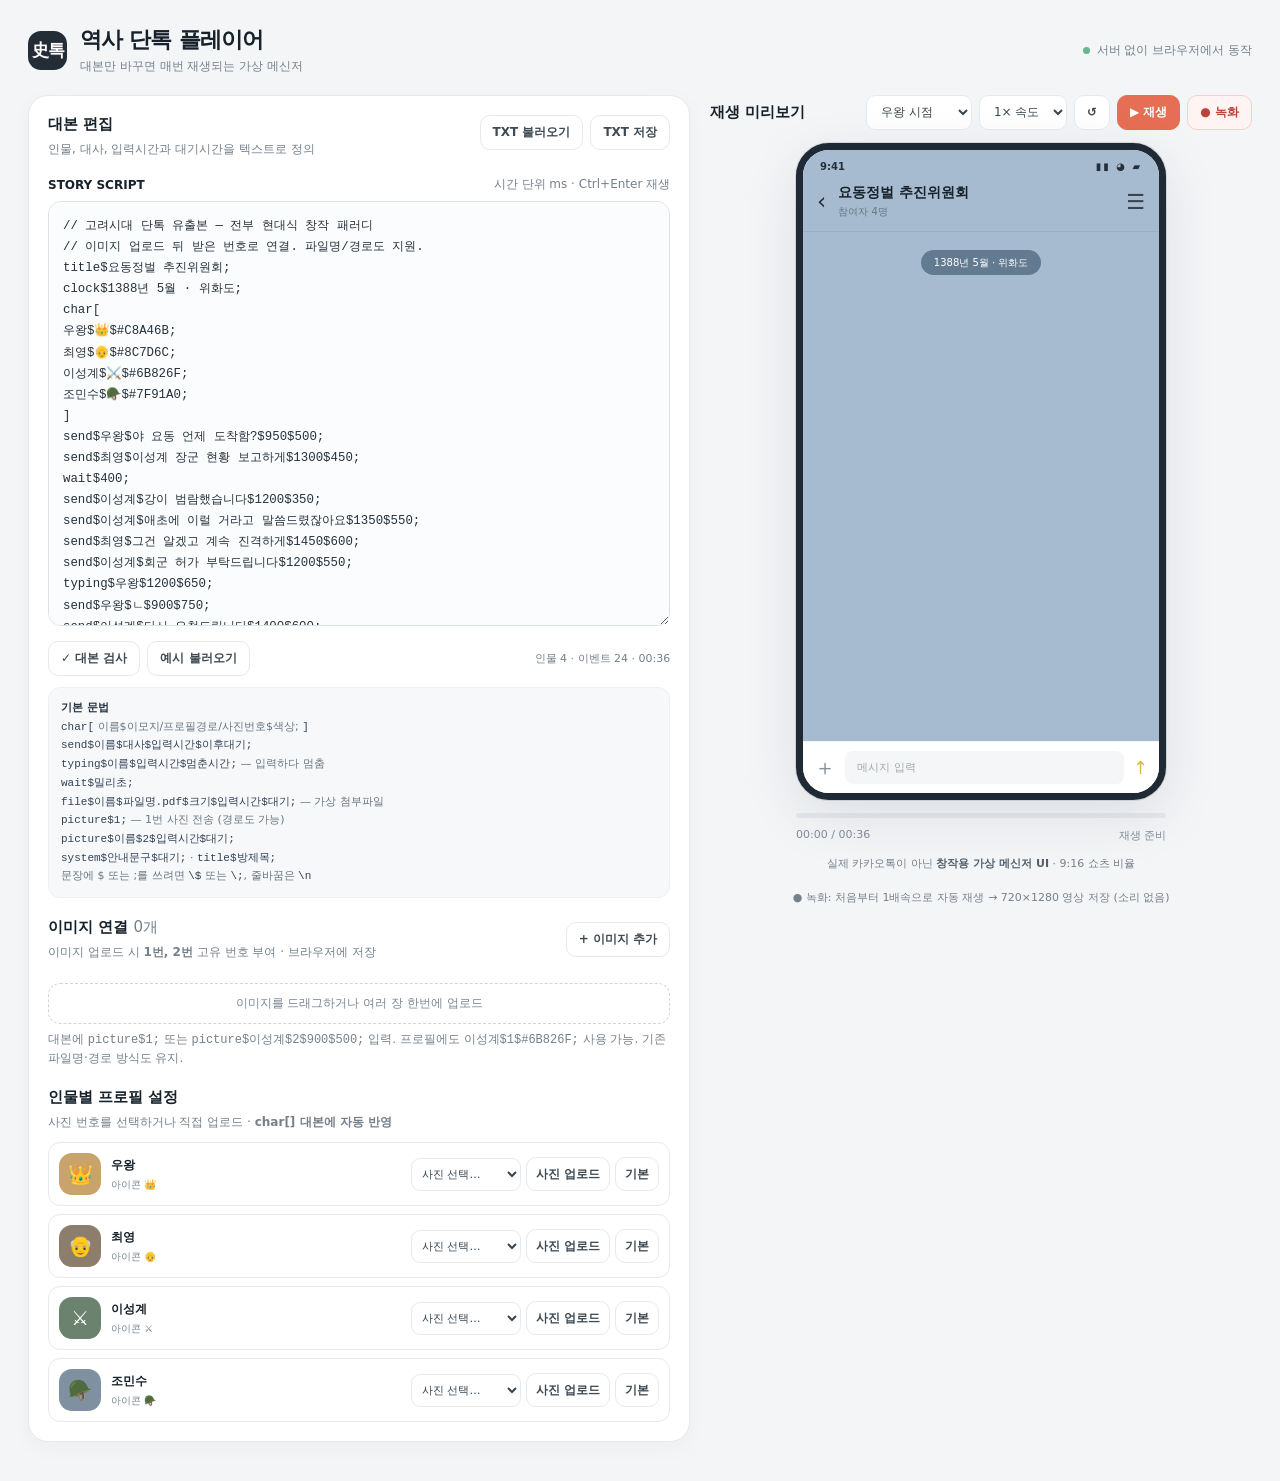
==== index.html @ fbf9abcc "feat: add scriptable chat player, avatar editor and enhanced Shorts recording" ====
<!doctype html>
<html lang="ko">
<head>
<meta charset="utf-8">
<meta name="viewport" content="width=device-width,initial-scale=1,viewport-fit=cover">
<meta name="color-scheme" content="light">
<title>역사 단톡 플레이어 · StoryChat</title>
<style>
:root{--bg:#f4f5f7;--paper:#fff;--ink:#17212b;--muted:#75808b;--stroke:#e6e9ee;--accent:#e66e54;--accent-dark:#b84d37;--chat:#b6c6d6;--yellow:#ffe36c;--shadow:0 16px 55px rgba(30,41,59,.11);font-family:Pretendard,"Apple SD Gothic Neo","Noto Sans KR",system-ui,-apple-system,sans-serif}
*{box-sizing:border-box}html,body{margin:0;min-height:100%;background:var(--bg);color:var(--ink)}button,input,textarea,select{font:inherit}button{cursor:pointer}button:disabled{opacity:.44;cursor:default}.app{max-width:1280px;min-height:100vh;margin:auto;padding:26px 28px 40px}.topbar{display:flex;align-items:center;justify-content:space-between;gap:16px;margin-bottom:20px}.brand{display:flex;align-items:center;gap:13px}.logo{height:39px;width:39px;display:grid;place-items:center;background:#242c35;color:#fff;border-radius:13px;font-weight:800;font-size:17px;letter-spacing:-1px}.heading{font-size:22px;line-height:1.25;letter-spacing:-.8px;margin:0;font-weight:800}.subtitle{color:var(--muted);font-size:12px;margin:4px 0 0}.topnote{font-size:12px;color:var(--muted);display:flex;gap:7px;align-items:center}.dot{width:7px;height:7px;background:#67b68f;border-radius:50%}.layout{display:grid;grid-template-columns:minmax(0,1.1fr) minmax(350px,.9fr);gap:20px;align-items:start}.panel{background:var(--paper);border:1px solid var(--stroke);border-radius:20px;padding:19px;box-shadow:0 6px 22px rgba(35,47,61,.035)}.panel-head{display:flex;align-items:flex-start;justify-content:space-between;gap:12px}.sectiontitle{font-size:15px;font-weight:760;margin:0}.helptext{font-size:12px;color:var(--muted);line-height:1.55;margin:6px 0 0}.buttonrow{display:flex;gap:7px;flex-wrap:wrap}.btn{border-radius:10px;min-height:35px;padding:8px 12px;border:1px solid var(--stroke);background:#fff;color:#3e4953;font-size:12px;font-weight:720;display:inline-flex;align-items:center;justify-content:center;gap:6px;white-space:nowrap}.btn:hover{background:#f9fafb}.btn.primary{background:#252e38;border-color:#252e38;color:#fff}.btn.primary:hover{background:#394452}.btn.accent{background:var(--accent);border-color:var(--accent);color:#fff}.btn.accent:hover{background:var(--accent-dark)}.labelrow{display:flex;justify-content:space-between;gap:12px;align-items:center;margin-top:18px;margin-bottom:8px;font-size:12px;font-weight:700}.muted{color:var(--muted);font-weight:500}.editor{width:100%;height:425px;resize:vertical;min-height:230px;border:1px solid #dce1e7;border-radius:13px;background:#fbfcfd;color:#25303a;outline:0;padding:14px;line-height:1.7;font-size:12.4px;tab-size:2;font-family:ui-monospace,SFMono-Regular,Consolas,"Noto Sans Mono",monospace}.editor:focus{border-color:#aeb9c3;box-shadow:0 0 0 3px rgba(92,114,138,.09)}.hint{padding:11px 12px;background:#f7f8fa;border:1px solid #edf0f3;border-radius:12px;margin-top:11px;color:#697581;font-size:11px;line-height:1.7}.hint code{font-size:11px;color:#334155}.hint strong{color:#253241}.errorbox{border-radius:11px;margin-top:10px;padding:10px 12px;font-size:12px;line-height:1.6;white-space:pre-wrap}.errorbox.error{background:#fff1ed;color:#9f3c2c}.errorbox.ok{background:#f0f8f2;color:#2d7346}.asset-title{display:flex;align-items:center;justify-content:space-between;gap:10px;margin-top:20px}.assets{margin-top:11px;display:flex;flex-direction:column;gap:7px}.asset-item{display:flex;align-items:center;gap:9px;border:1px solid var(--stroke);padding:6px 8px;border-radius:10px;min-width:0}.asset-thumb{width:36px;height:36px;border-radius:7px;background:#eef1f4;object-fit:cover;flex-shrink:0}.asset-name{flex:1;min-width:0;overflow:hidden;white-space:nowrap;text-overflow:ellipsis;font-size:12px}.asset-remove{background:transparent;border:0;color:#8a929b;font-size:18px;width:25px;height:28px;border-radius:6px}.asset-remove:hover{background:#f5e7e5;color:#b65e4b}.drop{margin-top:10px;border:1px dashed #cdd5dd;border-radius:12px;padding:11px 13px;color:#7c8791;font-size:12px;text-align:center;transition:.15s}.drop.active{border-color:#e66e54;color:#c0553e;background:#fff5f1}.right{display:flex;flex-direction:column;align-items:center;gap:13px}.view-header{width:100%;display:flex;align-items:center;justify-content:space-between;gap:10px}.controls{display:flex;flex-wrap:wrap;align-items:center;justify-content:center;gap:7px}.speed,.perspective{border:1px solid var(--stroke);border-radius:9px;background:#fff;padding:7px 10px;height:35px;font-size:12px;color:#3a4650;max-width:142px}.phone{height:auto;width:min(100%,370px);aspect-ratio:9/16;border:7px solid #202a34;border-radius:33px;box-shadow:var(--shadow),0 0 0 1px #d8dce1;background:#fff;overflow:hidden;position:relative;display:flex;flex-direction:column;isolation:isolate}.phone-status{height:25px;flex:0 0 25px;background:var(--chat);display:flex;justify-content:space-between;align-items:center;padding:8px 17px 0;font-size:10px;font-weight:750;color:#23303b}.status-icons{letter-spacing:2px;font-size:10px}.chat-header{background:var(--chat);height:57px;flex:0 0 57px;display:flex;align-items:center;padding:7px 14px 9px;gap:12px;border-bottom:1px solid rgba(50,70,90,.1)}.back{font-size:23px;color:#26313b;line-height:1}.chat-title-wrap{min-width:0;flex:1}.chat-title{font-size:14px;font-weight:800;white-space:nowrap;text-overflow:ellipsis;overflow:hidden}.chat-people{font-size:10px;color:#687784;margin-top:3px}.chat-menu{font-size:21px;color:#344451}.chat-scroll{background:var(--chat);flex:1;min-height:0;overflow-y:auto;overscroll-behavior:contain;padding:14px 12px 17px;scrollbar-width:thin;scrollbar-color:#91a7ba transparent}.sceneclock{text-align:center;font-size:10px;color:#fff;background:rgba(53,74,93,.24);width:fit-content;max-width:90%;margin:4px auto 18px;padding:6px 13px;border-radius:15px;line-height:1.3}.message{display:flex;gap:7px;align-items:flex-start;margin:0 0 12px;animation:appear .2s ease-out both}.message.own{flex-direction:row-reverse}.avatar{width:29px;height:29px;border-radius:10px;display:grid;place-items:center;flex-shrink:0;color:#fff;font-size:16px;font-weight:700;overflow:hidden;background:#667a8b}.avatar img{width:100%;height:100%;object-fit:cover}.msg-content{min-width:0;display:flex;flex-direction:column;align-items:flex-start;max-width:min(78%,245px);gap:4px}.own .msg-content{align-items:flex-end}.who{font-size:10px;color:#384b5a;white-space:nowrap;margin:0 0 1px}.bubble{padding:10px 11px;border-radius:3px 12px 12px 12px;box-shadow:0 1px 2px rgba(30,45,62,.07);background:#fff;max-width:100%;font-size:12.6px;line-height:1.53;white-space:pre-wrap;overflow-wrap:anywhere;color:#222e37}.own .bubble{background:var(--yellow);border-radius:12px 3px 12px 12px}.photo-bubble{width:210px;max-width:100%;background:#fff;overflow:hidden;border-radius:3px 12px 12px 12px;box-shadow:0 1px 2px rgba(30,45,62,.07)}.own .photo-bubble{border-radius:12px 3px 12px 12px}.photo-bubble img{width:100%;max-height:280px;object-fit:cover;display:block}.photo-placeholder{width:205px;max-width:100%;height:220px;display:flex;align-items:center;justify-content:center;text-align:center;flex-direction:column;gap:7px;background:linear-gradient(145deg,#e5e9ec,#cbd4db);padding:18px;color:#4c606e;line-height:1.5}.photo-placeholder .ph-icon{font-size:34px}.photo-placeholder .ph-title{font-size:12px;font-weight:750}.photo-placeholder .ph-path{font-size:10px;overflow-wrap:anywhere}.notice{text-align:center;color:#fff;font-size:10px;padding:6px 11px;background:rgba(55,73,89,.23);max-width:90%;width:fit-content;border-radius:15px;margin:10px auto 18px;line-height:1.45;animation:appear .2s ease-out both}.typing-row{display:flex;gap:7px;align-items:center;margin:0 0 12px;animation:appear .2s ease-out both}.typing-row.own{flex-direction:row-reverse}.typing-bubble{background:#fff;box-shadow:0 1px 2px rgba(30,45,62,.08);border-radius:4px 13px 13px 13px;padding:12px 12px;display:flex;gap:4px;align-items:center;height:35px}.typing-row.own .typing-bubble{background:var(--yellow);border-radius:13px 4px 13px 13px}.typing-dot{height:5px;width:5px;border-radius:50%;background:#9aa8b3;animation:blip 1s ease-in-out infinite}.typing-dot:nth-child(2){animation-delay:.15s}.typing-dot:nth-child(3){animation-delay:.3s}.chat-bottom{background:#fff;display:flex;align-items:center;gap:9px;padding:9px 11px;flex:0 0 52px;border-top:1px solid rgba(25,38,51,.05)}.input-plus{font-size:22px;color:#89939b;font-weight:300;line-height:1}.fake-input{background:#f5f6f7;color:#a1a9af;border-radius:8px;font-size:11px;padding:9px 12px;flex:1}.fake-send{color:#d8b945;font-size:18px;line-height:1}.timeline{height:5px;background:#e6e9ee;border-radius:99px;overflow:hidden;margin:0 0 10px}.timeline-fill{height:100%;width:0;background:var(--accent);transition:width .08s linear}.time-row{display:flex;justify-content:space-between;color:#808b97;font-size:11px;font-variant-numeric:tabular-nums}.preview-foot{width:min(100%,370px);font-size:11px;color:var(--muted);line-height:1.5;text-align:center}.preview-foot span{font-weight:700;color:#52606b}.hidden{display:none!important}@keyframes appear{from{opacity:0;transform:translateY(7px)}to{opacity:1;transform:translateY(0)}}@keyframes blip{0%,60%,100%{opacity:.35;transform:translateY(0)}30%{opacity:1;transform:translateY(-3px)}}
@media(max-width:900px){.app{padding:20px 14px 35px}.layout{grid-template-columns:1fr}.right{order:-1}.phone{width:min(100%,350px)}.right .view-header{justify-content:center;flex-wrap:wrap}.topnote{display:none}.editor{height:320px}.panel{padding:15px}.heading{font-size:20px}}@media(max-width:420px){.app{padding:14px 10px 28px}.phone{width:min(100%,328px)}.controls{gap:5px}.btn{padding:8px 9px}.perspective{max-width:115px}.panel-head{flex-wrap:wrap}}
@media(prefers-reduced-motion:reduce){.message,.notice,.typing-row{animation:none}.typing-dot{animation:none}.timeline-fill{transition:none}}
/* Fictional attached files are display-only; no file needs to be uploaded. */
.file-bubble{width:222px;max-width:100%;background:#fff;padding:11px;border-radius:3px 12px 12px 12px;display:flex;align-items:center;gap:10px;box-shadow:0 1px 2px rgba(30,45,62,.07)}
.own .file-bubble{background:var(--yellow);border-radius:12px 3px 12px 12px}
.file-icon{position:relative;width:40px;height:47px;flex:0 0 40px;background:#edeeee;border-radius:6px;display:flex;align-items:flex-end;justify-content:center;padding:0 3px 7px;overflow:hidden}
.file-icon::before{content:"";position:absolute;top:0;right:0;border-style:solid;border-width:0 12px 12px 0;border-color:transparent #fff transparent transparent;filter:drop-shadow(-1px 1px 0 rgba(0,0,0,.06))}
.file-icon-label{position:relative;font-size:9px;font-weight:850;letter-spacing:.2px;color:#fff;background:#c7544e;border-radius:3px;padding:3px 4px;min-width:29px;text-align:center}
.file-icon.doc .file-icon-label{background:#4978bd}.file-icon.zip .file-icon-label{background:#9275ab}.file-icon.other .file-icon-label{background:#768896}
.file-detail{display:flex;flex-direction:column;min-width:0;gap:4px;flex:1}
.file-name{font-size:12px;font-weight:750;color:#29333d;line-height:1.35;overflow-wrap:anywhere;word-break:break-word}
.file-meta{font-size:10px;color:#788692;white-space:nowrap}
.phone.paused .typing-dot{animation-play-state:paused}
.asset-id{font-size:12px;font-weight:800;color:#b94f39;background:#fff1ec;border-radius:7px;padding:5px 7px;white-space:nowrap}.asset-use{font-size:11px;padding:6px 9px}.record-btn{background:#fff4f3;border-color:#f3cfca;color:#bc433a}.record-btn.active{background:#bd463e;color:#fff;border-color:#bd463e}.record-help{margin-top:3px;text-align:center;font-size:11px;color:var(--muted);line-height:1.55}.record-download{font-size:12px;font-weight:750;color:#af4c39;text-underline-offset:3px}.record-canvas{display:none;position:absolute;inset:0;width:100%;height:100%;z-index:4;object-fit:fill}.record-canvas.visible{display:block}.record-status{font-variant-numeric:tabular-nums}
/* Character profile editor — edits the portable char[] script directly. */
.character-list{display:flex;flex-direction:column;gap:8px;margin-top:11px}
.character-row{display:flex;align-items:center;gap:10px;padding:10px;border:1px solid var(--stroke);border-radius:12px;min-width:0}
.character-avatar{width:42px;height:42px;border-radius:13px;display:grid;place-items:center;overflow:hidden;flex:0 0 42px;font-size:20px;color:white}
.character-avatar img{width:100%;height:100%;object-fit:cover}
.character-detail{flex:1;min-width:0}.character-name{display:block;font-size:12px;font-weight:750;overflow:hidden;text-overflow:ellipsis;white-space:nowrap}
.character-meta{display:block;color:var(--muted);font-size:10px;margin-top:4px;overflow:hidden;text-overflow:ellipsis;white-space:nowrap}
.character-actions{display:flex;gap:5px;align-items:center;flex-wrap:wrap;justify-content:flex-end}
.profile-select{min-width:110px;max-width:145px;border:1px solid var(--stroke);background:white;border-radius:9px;padding:8px 6px;color:#344451;font-size:11px}
.character-actions .btn{min-height:34px;padding:7px 9px}
@media(max-width:460px){.character-row{flex-wrap:wrap}.character-actions{width:100%;justify-content:flex-start;margin-left:52px}.profile-select{flex:1;max-width:none}}
/* Dialogue groups share one avatar/name. Photos take roughly 90% of the chat width. */
:root{--chat:#a6bbcf;--yellow:#ffdc53}
.chat-scroll{scrollbar-color:#7893a7 transparent}
.message{margin-bottom:11px;animation:messageIn .34s cubic-bezier(.18,.82,.23,1) both}
.message.grouped{margin-top:-7px}
.message.grouped .bubble,.message.grouped .file-bubble,.message.grouped .photo-bubble{border-top-left-radius:11px}
.message.grouped.own .bubble,.message.grouped.own .file-bubble,.message.grouped.own .photo-bubble{border-top-right-radius:11px}
.avatar-spacer{width:29px;height:29px;flex:0 0 29px;visibility:hidden}
.message .msg-content{max-width:min(82%,260px)}
.message.photo-message .msg-content{width:90%;max-width:calc(100% - 36px)}
.photo-bubble{width:100%;border:1px solid rgba(20,43,63,.09);box-shadow:0 2px 6px rgba(21,39,57,.15)}
.photo-bubble img{width:100%;max-height:415px;object-fit:contain;background:#e3eaf0}
.photo-placeholder{width:100%;height:260px}
.bubble,.file-bubble{box-shadow:0 2px 5px rgba(21,39,57,.14)}
.who{font-weight:700;color:#253e51}
.sceneclock,.notice{background:rgba(27,53,76,.48)}
@keyframes messageIn{0%{opacity:0;transform:translateY(11px) scale(.985)}60%{opacity:1}100%{opacity:1;transform:translateY(0) scale(1)}}
@media(prefers-reduced-motion:reduce){.message{animation:none}}
</style>
</head>
<body>
<div class="app">
  <header class="topbar">
    <div class="brand"><div class="logo">史톡</div><div><h1 class="heading">역사 단톡 플레이어</h1><p class="subtitle">대본만 바꾸면 매번 재생되는 가상 메신저</p></div></div>
    <div class="topnote"><span class="dot"></span> 서버 없이 브라우저에서 동작</div>
  </header>
  <main class="layout">
    <section class="panel" aria-label="대본 편집기">
      <div class="panel-head"><div><h2 class="sectiontitle">대본 편집</h2><p class="helptext">인물, 대사, 입력시간과 대기시간을 텍스트로 정의</p></div><div class="buttonrow"><button class="btn" id="loadScriptBtn" type="button">TXT 불러오기</button><button class="btn" id="saveScriptBtn" type="button">TXT 저장</button></div></div>
      <div class="labelrow"><span>STORY SCRIPT</span><span class="muted">시간 단위 ms · Ctrl+Enter 재생</span></div>
      <textarea id="editor" class="editor" spellcheck="false" aria-label="시나리오 대본"></textarea>
      <div class="buttonrow" style="margin-top:11px"><button id="validateBtn" class="btn" type="button">✓ 대본 검사</button><button id="sampleBtn" class="btn" type="button">예시 불러오기</button><span style="margin:auto 0 auto auto;color:var(--muted);font-size:11px" id="scriptStats">—</span></div>
      <div id="validation" class="errorbox hidden" role="status"></div>
      <div class="hint"><strong>기본 문법</strong><br><code>char[</code> 이름$이모지/프로필경로/사진번호$색상; <code>]</code><br><code>send$이름$대사$입력시간$이후대기;</code><br><code>typing$이름$입력시간$멈춘시간;</code> — 입력하다 멈춤<br><code>wait$밀리초;</code><br><code>file$이름$파일명.pdf$크기$입력시간$대기;</code> — 가상 첨부파일<br><code>picture$1;</code> — 1번 사진 전송 (경로도 가능)<br><code>picture$이름$2$입력시간$대기;</code><br><code>system$안내문구$대기;</code> · <code>title$방제목;</code><br>문장에 $ 또는 ;를 쓰려면 <code>\$</code> 또는 <code>\;</code>, 줄바꿈은 <code>\n</code></div>
      <div class="asset-title"><div><h2 class="sectiontitle">이미지 연결 <span id="assetCount" class="muted">0개</span></h2><p class="helptext">이미지 업로드 시 <b>1번, 2번</b> 고유 번호 부여 · 브라우저에 저장</p></div><button class="btn" id="assetAddBtn" type="button">+ 이미지 추가</button></div>
      <div id="assetList" class="assets"></div><div id="dropZone" class="drop">이미지를 드래그하거나 여러 장 한번에 업로드</div>
      <p class="helptext">대본에 <code>picture$1;</code> 또는 <code>picture$이성계$2$900$500;</code> 입력. 프로필에도 <code>이성계$1$#6B826F;</code> 사용 가능. 기존 파일명·경로 방식도 유지.</p>
      <div class="asset-title"><div><h2 class="sectiontitle">인물별 프로필 설정</h2><p class="helptext">사진 번호를 선택하거나 직접 업로드 · <b>char[] 대본에 자동 반영</b></p></div></div>
      <div class="character-list" id="characterList" aria-label="인물 프로필 설정"></div>
    </section>
    <section class="right" aria-label="메신저 미리보기">
      <div class="view-header"><h2 class="sectiontitle">재생 미리보기</h2><div class="controls"><select class="perspective" id="perspective" aria-label="채팅 시점"><option value="">관전자 시점</option></select><select id="speed" class="speed" aria-label="재생 속도"><option value="0.5">0.5×</option><option value="1" selected>1× 속도</option><option value="1.5">1.5×</option><option value="2">2×</option><option value="3">3×</option></select><button id="restartBtn" class="btn" title="처음부터" type="button">↺</button><button id="playBtn" class="btn accent" type="button">▶ 재생</button><button id="recordBtn" class="btn record-btn" type="button">● 녹화</button></div></div>
      <div class="phone" id="phone">
        <div class="phone-status"><span>9:41</span><span class="status-icons">▮▮ ◕ ▰</span></div>
        <div class="chat-header"><span class="back">‹</span><div class="chat-title-wrap"><div class="chat-title" id="chatTitle">요동정벌 추진위원회</div><div class="chat-people" id="chatPeople">참여자 4명</div></div><span class="chat-menu">☰</span></div>
        <div class="chat-scroll" id="chatScroll" aria-live="off"><div class="sceneclock" id="sceneClock">1388년 5월 · 위화도</div><div id="messages"></div><div id="typingHost"></div></div>
        <div class="chat-bottom"><span class="input-plus">＋</span><div class="fake-input">메시지 입력</div><span class="fake-send">↑</span></div>
        <canvas class="record-canvas" id="recordCanvas" width="540" height="960" aria-label="녹화 중 미리보기"></canvas>
      </div>
      <div style="width:min(100%,370px)"><div class="timeline"><div class="timeline-fill" id="timelineFill"></div></div><div class="time-row"><span id="timeLabel">00:00 / 00:00</span><span id="playState">재생 준비</span></div></div>
      <div class="preview-foot">실제 카카오톡이 아닌 <span>창작용 가상 메신저 UI</span> · 9:16 쇼츠 비율</div>
      <div class="record-help" id="recordHelp">● 녹화: 처음부터 1배속으로 자동 재생 → 720×1280 영상 저장 (소리 없음)</div>
      <a class="record-download hidden" id="recordDownload" download="storychat.webm">마지막 녹화 다시 저장</a>
    </section>
  </main>
</div>
<input id="scriptFile" type="file" accept=".txt,.story,text/plain" class="hidden">
<input id="assetFiles" type="file" accept="image/*" multiple class="hidden">
<input id="profileFile" type="file" accept="image/*" class="hidden">
<script>
'use strict';
const SAMPLE = String.raw`// 고려시대 단톡 유출본 — 전부 현대식 창작 패러디
// 이미지 업로드 뒤 받은 번호로 연결. 파일명/경로도 지원.
title$요동정벌 추진위원회;
clock$1388년 5월 · 위화도;
char[
우왕$👑$#C8A46B;
최영$👴$#8C7D6C;
이성계$⚔️$#6B826F;
조민수$🪖$#7F91A0;
]
send$우왕$야 요동 언제 도착함?$950$500;
send$최영$이성계 장군 현황 보고하게$1300$450;
wait$400;
send$이성계$강이 범람했습니다$1200$350;
send$이성계$애초에 이럴 거라고 말씀드렸잖아요$1350$550;
send$최영$그건 알겠고 계속 진격하게$1450$600;
send$이성계$회군 허가 부탁드립니다$1200$550;
typing$우왕$1200$650;
send$우왕$ㄴ$900$750;
send$이성계$다시 요청드립니다$1400$600;
send$우왕$안 된다고$800$1100;
file$최영$요동정벌_진군계획_최종최종.pdf$2.8 MB$950$600;
system$잠시 후...$800;
wait$700;
typing$이성계$1650$900;
send$이성계$ㅈ까 돌아갈 거임 ㅂㅂ$1800$200;
picture$이성계$1$1250$900;
send$조민수$저도 갑니다$900$550;
send$최영$아니 왜 개경으로 오는데$1250$650;
send$우왕$야$300$200;
send$우왕$야$300$200;
send$우왕$이성계$500$400;
send$우왕$읽씹하지 마$1000$800;
system$우왕님의 국왕 권한이 해제되었습니다$1300;`;
const $=id=>document.getElementById(id);
const editor=$('editor'), feedback=$('validation'), messages=$('messages'), typingHost=$('typingHost'), scroll=$('chatScroll');
let compiled=null, playGeneration=0, isRunning=false, isPaused=true, currentMs=0, totalMs=0, speed=1;
const assets=new Map(); // key: original filename; value: {id, url, blob}
let nextAssetId=1;
const recordVisualMessages=[];
let recordTypingWho=null, recordState=null, lastRecordingUrl=null;
const recordImageCache=new Map();
const DEFAULT_TYPING=900, DEFAULT_AFTER=450;

// Escapes: \\$ \\; \\n \\\\ . Line-based statements keep the script readable.
function splitFields(s){
 const out=[];let cur='',escaped=false;
 for(const ch of s){
  if(escaped){cur+=ch==='n'?'\n':ch;escaped=false;continue}
  if(ch==='\\'){escaped=true;continue}
  if(ch==='$'){out.push(cur);cur='';continue}
  cur+=ch;
 }
 if(escaped)cur+='\\';out.push(cur);return out;
}
function nonnegative(value, fallback, label, line){
 if(value===undefined || value==='')return fallback;
 const num=Number(value);
 if(!Number.isFinite(num) || num<0 || !Number.isInteger(num) || num>300000)throw Error(`${line}행: ${label}은 0~300000 사이의 정수(ms)여야 함`);
 return num;
}
function compile(text){
 const chars=new Map(), events=[];let title='단톡방',clock='오늘',inChars=false,lastSender=null;
 const lines=text.replace(/\r/g,'').split('\n');
 for(let i=0;i<lines.length;i++){
  let s=lines[i].trim();const line=i+1;
  if(!s||s.startsWith('//'))continue;
  if(inChars){
   if(s===']'||s==='];'){inChars=false;continue}
   if(s.endsWith(';'))s=s.slice(0,-1);
   const f=splitFields(s).map(x=>x.trim());const name=f[0];
   if(!name)throw Error(`${line}행: 인물 이름이 없음`);
   if(f.length>3)throw Error(`${line}행: 인물 형식은 이름$프로필$색상;`);
   if(chars.has(name))throw Error(`${line}행: 중복 인물 '${name}'`);
   const color=f[2]||'#718390';
   if(!/^#[\da-fA-F]{6}$/.test(color))throw Error(`${line}행: 색상은 #RRGGBB 형식이어야 함`);
   chars.set(name,{name,avatar:f[1]||name.slice(0,1),color});continue;
  }
  if(s==='char['){inChars=true;continue}
  if(!s.endsWith(';'))throw Error(`${line}행: 명령 끝에 ;가 필요함`);
  const f=splitFields(s.slice(0,-1));const op=f[0].trim();
  if(op==='title'){if(!f[1])throw Error(`${line}행: 방 제목이 없음`);title=f.slice(1).join('$');continue}
  if(op==='clock'){clock=f.slice(1).join('$')||'오늘';continue}
  if(op==='wait'){if(f.length!==2)throw Error(`${line}행: wait$밀리초; 형식이어야 함`);events.push({kind:'wait',duration:nonnegative(f[1],0,'대기 시간',line)});continue}
  if(op==='typing'){
   if(f.length<3||f.length>4)throw Error(`${line}행: typing$이름$입력시간$멈춘시간; 형식이어야 함`);
   const who=f[1].trim();if(!chars.has(who))throw Error(`${line}행: 정의되지 않은 인물 '${who}'`);
   events.push({kind:'typing',who,typing:nonnegative(f[2],0,'입력 시간',line),after:nonnegative(f[3],0,'입력 중단 시간',line)});
   continue;
  }
  if(op==='send'){
   if(f.length<3||f.length>5)throw Error(`${line}행: send$이름$대사$입력시간$대기시간; 형식이어야 함`);
   const who=f[1].trim();if(!chars.has(who))throw Error(`${line}행: 정의되지 않은 인물 '${who}'`);
   if(!f[2])throw Error(`${line}행: 대사가 비어 있음`);
   events.push({kind:'send',who,text:f[2],typing:nonnegative(f[3],DEFAULT_TYPING,'입력 시간',line),after:nonnegative(f[4],DEFAULT_AFTER,'이후 대기 시간',line)});
   lastSender=who;continue;
  }
  if(op==='picture'){
   // picture$path; OR picture$name$path$typing$after;
   let who,path,typing,after;
   if(chars.has((f[1]||'').trim()) && f.length>=3){
    if(f.length>5)throw Error(`${line}행: picture 인수가 너무 많음`);
    who=f[1].trim();path=f[2];typing=nonnegative(f[3],DEFAULT_TYPING,'사진 입력 시간',line);after=nonnegative(f[4],DEFAULT_AFTER,'사진 이후 대기 시간',line);
   }else{
    if(f.length>4)throw Error(`${line}행: picture$경로$입력시간$대기시간; 형식이어야 함`);
    who=lastSender;path=f[1];typing=nonnegative(f[2],DEFAULT_TYPING,'사진 입력 시간',line);after=nonnegative(f[3],DEFAULT_AFTER,'사진 이후 대기 시간',line);
   }
   if(!who)throw Error(`${line}행: picture 전에 send를 사용하거나 인물 이름을 지정해야 함`);
   if(!path)throw Error(`${line}행: 사진 경로가 없음`);
   events.push({kind:'picture',who,path,typing,after});lastSender=who;continue;
  }
  if(op==='file'){
   // file$name$filename$size$typing$after; OR file$filename$size$typing$after;
   let who,filename,size,typing,after;
   if(chars.has((f[1]||'').trim()) && f.length>=3){
    if(f.length>6)throw Error(`${line}행: file 인수가 너무 많음`);
    who=f[1].trim();filename=f[2];size=f[3]||'';
    typing=nonnegative(f[4],DEFAULT_TYPING,'파일 전송 대기',line);
    after=nonnegative(f[5],DEFAULT_AFTER,'파일 이후 대기',line);
   }else{
    if(f.length<2||f.length>5)throw Error(`${line}행: file$파일명$크기$입력시간$대기; 형식이어야 함`);
    who=lastSender;filename=f[1];size=f[2]||'';
    typing=nonnegative(f[3],DEFAULT_TYPING,'파일 전송 대기',line);
    after=nonnegative(f[4],DEFAULT_AFTER,'파일 이후 대기',line);
   }
   if(!who)throw Error(`${line}행: file 전에 send를 사용하거나 인물 이름을 지정해야 함`);
   if(!filename?.trim())throw Error(`${line}행: 파일명이 없음`);
   if(filename.length>180||size.length>45)throw Error(`${line}행: 파일명 또는 크기가 너무 김`);
   events.push({kind:'file',who,filename:filename.trim(),size:size.trim(),typing,after});lastSender=who;continue;
  }
  if(op==='system'){
   if(f.length<2||f.length>3||!f[1])throw Error(`${line}행: system$문구$대기시간; 형식이어야 함`);
   events.push({kind:'system',text:f[1],after:nonnegative(f[2],600,'시스템 이후 대기',line)});continue;
  }
  throw Error(`${line}행: 알 수 없는 명령 '${op}'`);
 }
 if(inChars)throw Error('char[ 블록을 ]로 닫아야 함');
 if(!chars.size)throw Error('char[ ] 안에 최소 한 명을 정의해야 함');
 if(!events.length)throw Error('재생할 명령이 없음');
 const duration=events.reduce((sum,e)=>sum+(e.kind==='wait'?e.duration:e.kind==='system'?e.after:e.typing+e.after),0);
 return {title,clock,chars,events,duration};
}
function formatTime(ms){const s=Math.floor(ms/1000);return `${String(Math.floor(s/60)).padStart(2,'0')}:${String(s%60).padStart(2,'0')}`}
function report(text,isError=false){feedback.textContent=text;feedback.className='errorbox '+(isError?'error':'ok')}
function hideReport(){feedback.className='errorbox hidden'}
function syncPerspective(data){const sel=$('perspective');const previous=sel.value;sel.replaceChildren(new Option('관전자 시점',''));for(const name of data.chars.keys())sel.add(new Option(name+' 시점',name));if([...data.chars.keys()].includes(previous))sel.value=previous;else if(data.chars.has('우왕'))sel.value='우왕';}
function prepare({showSuccess=false}={}){
 try{
  const data=compile(editor.value);const prev=compiled;compiled=data;totalMs=data.duration;
  syncPerspective(data);
  $('chatTitle').textContent=data.title;$('chatPeople').textContent=`참여자 ${data.chars.size}명`;$('sceneClock').textContent=data.clock;
  $('scriptStats').textContent=`인물 ${data.chars.size} · 이벤트 ${data.events.length} · ${formatTime(data.duration)}`;
  renderCharacters(data);
  if(showSuccess)report(`문법 정상 · 인물 ${data.chars.size}명 · 이벤트 ${data.events.length}개`);
  else hideReport();return data;
 }catch(err){report(err.message,true);return null}
}
function scrollBottom(){scroll.scrollTop=scroll.scrollHeight}
function element(tag,className,text){const n=document.createElement(tag);if(className)n.className=className;if(text!==undefined)n.textContent=text;return n}
function imageById(id){for(const [name,entry] of assets)if(entry.id===Number(id))return {name,...entry};return null}
function assetURL(path){const ref=String(path).trim();if(/^#?[1-9]\d*$/.test(ref)){const image=imageById(ref.replace('#',''));return image?.url||''}const key=ref.replaceAll('\\','/').split('/').pop();return assets.get(ref)?.url||assets.get(key)?.url||ref}
function missingImageLabel(path){return /^#?[1-9]\d*$/.test(String(path))?`${String(path).replace('#','')}번 사진 미연결`:String(path).split('/').pop()}
function safeImagePath(path){return !/^\s*(javascript:|vbscript:|data:(?!image\/))/i.test(path)}
function isImagePath(str){return /^(?:https?:|data:image\/|blob:)/i.test(str)||["/",".","\\"].some(c=>str.includes(c))||/\.(?:png|jpe?g|webp|gif|svg|avif)$/i.test(str)}
function avatarNode(who){const c=compiled.chars.get(who);const wrap=element('div','avatar');wrap.style.backgroundColor=c.color;
 if((isImagePath(c.avatar)||/^#?[1-9]\d*$/.test(c.avatar))&&safeImagePath(c.avatar)){
  const im=document.createElement('img');im.alt=who;im.src=assetURL(c.avatar);im.onerror=()=>{im.remove();wrap.textContent=who.slice(0,1)};wrap.append(im);
 }else wrap.textContent=c.avatar;return wrap;
}
function isOwn(who){return $('perspective').value===who}
function makeMessage(who,kind){
 const previous=messages.lastElementChild;
 const grouped=!!previous?.classList.contains('message')&&previous.dataset.who===who;
 const own=isOwn(who),wrap=element('div','message'+(own?' own':'')+(grouped?' grouped':'')+(kind==='picture'?' photo-message':'')),content=element('div','msg-content');
 wrap.dataset.who=who;
 if(!own){wrap.append(grouped?element('div','avatar-spacer'):avatarNode(who));if(!grouped)content.append(element('div','who',who))}
 wrap.append(content);return {wrap,content};
}
function showMessage(e){const {wrap,content}=makeMessage(e.who,e.kind);
 if(e.kind==='send')content.append(element('div','bubble',e.text));
 else if(e.kind==='file'){
  const ext=(e.filename.match(/\.([a-z0-9]+)$/i)?.[1]||'FILE').toUpperCase();
  const type=ext==='PDF'?'pdf':(['DOC','DOCX','HWP','HWPX','TXT','PPT','PPTX','XLS','XLSX'].includes(ext)?'doc':(['ZIP','RAR','7Z'].includes(ext)?'zip':'other'));
  const bubble=element('div','file-bubble');
  const icon=element('div','file-icon '+type);icon.append(element('span','file-icon-label',ext.length>4?'FILE':ext));
  const detail=element('div','file-detail');detail.append(element('div','file-name',e.filename),element('div','file-meta',[ext==='PDF'?'PDF 문서':ext+' 파일',e.size].filter(Boolean).join(' · ')));
  bubble.append(icon,detail);content.append(bubble);
 }
 else if(e.kind==='picture'){
  const bubble=element('div','photo-bubble');const img=document.createElement('img');img.alt=`${e.who}님이 보낸 사진`;img.loading='eager';
  const placeholder=()=>{bubble.replaceChildren();const ph=element('div','photo-placeholder');ph.append(element('div','ph-icon','▧'),element('div','ph-title','여기에 셀카 이미지가 표시됨'),element('div','ph-path',missingImageLabel(e.path)));bubble.append(ph)};
  if(!safeImagePath(e.path))placeholder();else{img.src=assetURL(e.path);img.onerror=placeholder;bubble.append(img)}
  content.append(bubble);
 }
 messages.append(wrap);recordVisualMessages.push({...e,appearedAt:performance.now()});scrollBottom();
}
function showTyping(who){recordTypingWho=who;typingHost.replaceChildren();const own=isOwn(who),row=element('div','typing-row'+(own?' own':''));if(!own)row.append(messages.lastElementChild?.dataset.who===who?element('div','avatar-spacer'):avatarNode(who));
 const bubble=element('div','typing-bubble');for(let i=0;i<3;i++)bubble.append(element('span','typing-dot'));row.append(bubble);typingHost.append(row);scrollBottom();
}
function hideTyping(){recordTypingWho=null;typingHost.replaceChildren()}
function showNotice(text){recordVisualMessages.push({kind:'system',text});messages.append(element('div','notice',text));scrollBottom()}
function updateTimeline(){const frac=totalMs?Math.min(1,currentMs/totalMs):0;$('timelineFill').style.width=(frac*100).toFixed(2)+'%';$('timeLabel').textContent=`${formatTime(currentMs)} / ${formatTime(totalMs)}`}
function reset({recompile=true}={}){
 playGeneration++;isRunning=false;isPaused=true;currentMs=0;recordVisualMessages.length=0;hideTyping();messages.replaceChildren();
 if(recompile)prepare();$('playBtn').textContent='▶ 재생';$('playState').textContent='재생 준비';$('phone').classList.add('paused');updateTimeline();scrollBottom();
}
async function sleepScaled(ms,ticket){
 let consumed=0,previous=null;
 while(consumed<ms){
  await new Promise(resolve=>requestAnimationFrame(resolve));
  if(ticket!==playGeneration)return false;
  const now=performance.now();
  if(!isPaused&&previous!==null){const delta=Math.min(120,Math.max(0,now-previous))*speed;const inc=Math.min(delta,ms-consumed);consumed+=inc;currentMs+=inc;updateTimeline()}
  previous=now;
 }
 return true;
}
async function loop(ticket,data){
 try{
  for(const e of data.events){
   if(ticket!==playGeneration)return;
   if(e.kind==='wait'){if(!await sleepScaled(e.duration,ticket))return;continue}
   if(e.kind==='system'){showNotice(e.text);if(!await sleepScaled(e.after,ticket))return;continue}
   // Bare typing events show the indicator, cancel it, then keep it hidden for the pause.
   if(e.kind==='typing'){
    if(e.typing>0)showTyping(e.who);else hideTyping();
    if(!await sleepScaled(e.typing,ticket))return;
    hideTyping();
    if(!await sleepScaled(e.after,ticket))return;
    continue;
   }
   if(e.typing>0)showTyping(e.who);else hideTyping();
   if(!await sleepScaled(e.typing,ticket))return;
   hideTyping();if(ticket!==playGeneration)return;
   showMessage(e);
   if(!await sleepScaled(e.after,ticket))return;
  }
  if(ticket!==playGeneration)return;
  isRunning=false;isPaused=true;currentMs=totalMs;updateTimeline();$('playState').textContent='재생 완료';$('playBtn').textContent='↺ 다시 재생';$('phone').classList.add('paused');if(recordState)setTimeout(()=>stopRecording(false),400);
 }catch(err){if(ticket!==playGeneration)return;isRunning=false;isPaused=true;hideTyping();report('재생 오류: '+err.message,true);$('playState').textContent='오류';if(recordState)stopRecording(true)}
}
function play(){
 if(recordState)return;
 if(isRunning){isPaused=!isPaused;$('phone').classList.toggle('paused',isPaused);$('playBtn').textContent=isPaused?'▶ 계속':'Ⅱ 일시정지';$('playState').textContent=isPaused?'일시정지':'재생 중';return}
 reset({recompile:false});const data=prepare();if(!data)return;compiled=data;totalMs=data.duration;isRunning=true;isPaused=false;$('phone').classList.remove('paused');speed=Number($('speed').value)||1;
 $('playBtn').textContent='Ⅱ 일시정지';$('playState').textContent='재생 중';loop(playGeneration,data);
}
function downloadText(filename,contents,type='text/plain;charset=utf-8'){
 const blob=new Blob([contents],{type}),url=URL.createObjectURL(blob),a=document.createElement('a');a.href=url;a.download=filename;document.body.append(a);a.click();a.remove();setTimeout(()=>URL.revokeObjectURL(url),2000);
}
function storeScript(){try{localStorage.setItem('history-chat-story-v1',editor.value)}catch(_){} }
function loadStored(){try{return localStorage.getItem('history-chat-story-v1')}catch(_){return null}}
function readImageAsset(file){return new Promise((resolve,reject)=>{const r=new FileReader();r.onload=()=>resolve(r.result);r.onerror=()=>reject(r.error);r.readAsArrayBuffer(file)})}
function openDb(){return new Promise(resolve=>{try{if(!('indexedDB'in window)){resolve(null);return}const r=indexedDB.open('history-chat-player-assets-v1',1);r.onupgradeneeded=()=>{if(!r.result.objectStoreNames.contains('images'))r.result.createObjectStore('images',{keyPath:'name'})};r.onsuccess=()=>resolve(r.result);r.onerror=()=>resolve(null)}catch(_){resolve(null)}})}
let database=null;
function dbRequest(mode,callback){return new Promise(resolve=>{if(!database){resolve(false);return}try{const tx=database.transaction('images',mode);callback(tx.objectStore('images'));tx.oncomplete=()=>resolve(true);tx.onerror=()=>resolve(false)}catch(e){resolve(false)}})}
function persistNextAssetId(){try{localStorage.setItem('history-chat-next-asset-id',String(nextAssetId))}catch(_){}}
function allocateAssetId(){const id=nextAssetId++;persistNextAssetId();return id}
async function loadAllAssets(){
 database=await openDb();
 try{nextAssetId=Math.max(1,Number(localStorage.getItem('history-chat-next-asset-id'))||1)}catch(_){nextAssetId=1}
 if(!database){renderAssets();return}
 const rows=await new Promise(resolve=>{try{const tx=database.transaction('images','readonly');const req=tx.objectStore('images').getAll();req.onsuccess=()=>resolve(req.result);req.onerror=()=>resolve([])}catch(_){resolve([])}});
 const assigned=new Set(),legacy=[];
 for(const item of rows)if(Number.isInteger(item.id)&&item.id>0)nextAssetId=Math.max(nextAssetId,item.id+1);
 for(const item of rows){
  if(!Number.isInteger(item.id)||item.id<1||assigned.has(item.id)){item.id=allocateAssetId();legacy.push(item)}
  assigned.add(item.id);createAssetUrl(item.name,item.blob,item.id);
 }
 persistNextAssetId();
 for(const item of legacy)await dbRequest('readwrite',store=>store.put(item));
 renderAssets();
}
function createAssetUrl(name,blob,id){const old=assets.get(name);if(old)URL.revokeObjectURL(old.url);assets.set(name,{id,url:URL.createObjectURL(blob),blob});recordImageCache.clear()}
async function addAssets(files){let added=0;for(const file of files){if(!file.type.startsWith('image/'))continue;if(file.size>25*1024*1024){report(`${file.name}: 이미지 크기는 25MB 이하여야 함`,true);continue}
 const id=assets.get(file.name)?.id||allocateAssetId();createAssetUrl(file.name,file,id);
 await dbRequest('readwrite',store=>store.put({name:file.name,id,blob:file}));added++}
 renderAssets();renderCharacters(compiled);if(added)report(`${added}개 이미지 등록됨 · picture$번호; 로 사용 가능`)
 return added
}
async function removeAsset(name){if(recordState)return;const a=assets.get(name);if(a)URL.revokeObjectURL(a.url);assets.delete(name);recordImageCache.clear();await dbRequest('readwrite',store=>store.delete(name));renderAssets();renderCharacters(compiled)}
function renderAssets(){const host=$('assetList');host.replaceChildren();$('assetCount').textContent=assets.size+'개';for(const [name,entry] of [...assets].sort((a,b)=>a[1].id-b[1].id)){
 const row=element('div','asset-item'),img=element('img','asset-thumb');img.src=entry.url;img.alt='';const id=element('span','asset-id',`${entry.id}번`),label=element('span','asset-name',name);
 const use=element('button','btn asset-use','문법 복사');use.type='button';use.title=`picture$${entry.id}; 복사`;use.addEventListener('click',async()=>{const snippet=`picture$${entry.id};`;try{await navigator.clipboard.writeText(snippet);report(`${snippet} 복사됨`)}catch(_){editor.setRangeText(snippet,editor.selectionStart,editor.selectionEnd,'end');storeScript();report(`${snippet} 대본에 삽입됨`)}});
 const del=element('button','asset-remove','×');del.type='button';del.title=`${entry.id}번 이미지 삭제`;del.disabled=!!recordState;del.addEventListener('click',()=>removeAsset(name));row.append(img,id,label,use,del);host.append(row)
}}
// Profile edits are embedded in char[] so exported TXT keeps the user's choices.
function escapeStoryField(v){return String(v).replaceAll('\\','\\\\').replaceAll('$','\\$').replaceAll(';','\\;').replaceAll('\n','\\n')}
function updateCharacterAvatar(who,avatar){
 if(recordState)return false;
 const data=compile(editor.value);
 if(!data.chars.has(who))throw Error(`대본에서 '${who}' 인물을 찾지 못함`);
 const lines=editor.value.replace(/\r/g,'').split('\n');let inBlock=false,changed=false;
 for(let i=0;i<lines.length;i++){
  const raw=lines[i],trimmed=raw.trim();
  if(trimmed==='char['){inBlock=true;continue}
  if(inBlock&&(trimmed===']'||trimmed==='];')){inBlock=false;continue}
  if(!inBlock||!trimmed||trimmed.startsWith('//'))continue;
  const fields=splitFields(trimmed.replace(/;$/,'')).map(x=>x.trim());
  if(fields[0]!==who)continue;
  const prefix=raw.slice(0,raw.length-raw.trimStart().length);
  lines[i]=prefix+`${escapeStoryField(who)}$${escapeStoryField(avatar)}$${fields[2]||'#718390'};`;
  changed=true;break;
 }
 if(!changed)throw Error(`'${who}' 프로필 수정 위치가 없음`);
 editor.value=lines.join('\n');storeScript();reset();return true;
}
let pendingProfileWho=null;
function renderCharacters(data){
 const host=$('characterList');host.replaceChildren();
 if(!data)return;
 for(const [name,ch] of data.chars){
  const row=element('div','character-row');
  const avatar=element('div','character-avatar');avatar.style.background=ch.color;
  if((isImagePath(ch.avatar)||/^#?[1-9]\d*$/.test(ch.avatar))&&safeImagePath(ch.avatar)){
   const img=element('img');img.alt='';img.src=assetURL(ch.avatar);img.onerror=()=>{img.remove();avatar.textContent=name.slice(0,1)};avatar.append(img);
  }else avatar.textContent=ch.avatar;
  const meta=element('div','character-detail');meta.append(element('span','character-name',name));
  const ref=/^#?[1-9]\d*$/.test(ch.avatar)?`${ch.avatar.replace('#','')}번 사진`:(isImagePath(ch.avatar)?ch.avatar:'아이콘 '+ch.avatar);
  meta.append(element('span','character-meta',ref));
  const actions=element('div','character-actions');
  const select=element('select','profile-select');select.setAttribute('aria-label',`${name} 프로필 사진`);
  select.add(new Option('사진 선택…',''));
  if(/^#?[1-9]\d*$/.test(ch.avatar)&&!imageById(ch.avatar.replace('#','')))select.add(new Option('현재 사진 (미연결)',ch.avatar));
  for(const [filename,entry] of [...assets].sort((a,b)=>a[1].id-b[1].id))select.add(new Option(`${entry.id}번 · ${filename}`,String(entry.id)));
  select.value=/^#?[1-9]\d*$/.test(ch.avatar)?ch.avatar.replace('#',''):'';
  select.disabled=!!recordState;
  select.addEventListener('change',()=>{if(!select.value)return;try{updateCharacterAvatar(name,select.value);report(`${name} 프로필이 ${select.value}번 사진으로 변경됨`)}catch(err){report(err.message,true)}});
  const upload=element('button','btn','사진 업로드');upload.type='button';upload.disabled=!!recordState;
  upload.addEventListener('click',()=>{pendingProfileWho=name;$('profileFile').click()});
  const clear=element('button','btn','기본');clear.type='button';clear.disabled=!!recordState;
  clear.addEventListener('click',()=>{try{updateCharacterAvatar(name,name.slice(0,1));report(`${name} 프로필을 기본으로 변경함`)}catch(err){report(err.message,true)}});
  actions.append(select,upload,clear);row.append(avatar,meta,actions);host.append(row);
 }
}
$('profileFile').addEventListener('change',async e=>{
 const file=e.target.files[0],who=pendingProfileWho;e.target.value='';pendingProfileWho=null;
 if(!file||!who||recordState)return;
 const existed=assets.get(file.name)?.id;
 await addAssets([file]);const id=assets.get(file.name)?.id;
 if(!id){report('프로필 사진 업로드에 실패함',true);return}
 try{updateCharacterAvatar(who,String(id));report(`${who} 프로필 사진 설정 완료 · ${id}번 이미지`)}catch(err){report(err.message,true)}
});
// Canvas-native capture: records the simulated messenger only, never the editor or browser chrome.
const recordCanvas=$('recordCanvas'), recordCtx=recordCanvas.getContext('2d',{alpha:false});
function roundPath(c,x,y,w,h,r=9){r=Math.max(0,Math.min(r,w/2,h/2));c.beginPath();c.moveTo(x+r,y);c.arcTo(x+w,y,x+w,y+h,r);c.arcTo(x+w,y+h,x,y+h,r);c.arcTo(x,y+h,x,y,r);c.arcTo(x,y,x+w,y,r);c.closePath()}
function panelFill(c,x,y,w,h,color,r=0){c.fillStyle=color;if(r){roundPath(c,x,y,w,h,r);c.fill()}else c.fillRect(x,y,w,h)}
function canvasText(c,txt,x,y,font,color='#23313a',align='left'){c.font=font;c.textAlign=align;c.textBaseline='alphabetic';c.fillStyle=color;c.fillText(String(txt),x,y)}
function elide(c,txt,max){let val=String(txt);if(c.measureText(val).width<=max)return val;while(val.length&&c.measureText(val+'…').width>max)val=val.slice(0,-1);return val+'…'}
function textLines(c,value,width,font){c.font=font;const out=[];const raw=String(value).split('\n');for(const paragraph of raw){if(paragraph===''){out.push('');continue}let line='';for(const letter of Array.from(paragraph)){if(c.measureText(line+letter).width>width&&line){out.push(line);line=letter}else line+=letter}out.push(line)}return out}
function fitImage(c,img,x,y,w,h){c.save();roundPath(c,x,y,w,h,8);c.clip();const scale=Math.max(w/img.naturalWidth,h/img.naturalHeight),sw=w/scale,sh=h/scale,sx=(img.naturalWidth-sw)/2,sy=(img.naturalHeight-sh)/2;c.drawImage(img,sx,sy,sw,sh,x,y,w,h);c.restore()}
function fitImageContained(c,img,x,y,w,h){
 c.save();roundPath(c,x,y,w,h,9);c.clip();c.fillStyle='#e3eaf0';c.fillRect(x,y,w,h);
 const scale=Math.min(w/img.naturalWidth,h/img.naturalHeight),iw=img.naturalWidth*scale,ih=img.naturalHeight*scale;
 c.drawImage(img,x+(w-iw)/2,y+(h-ih)/2,iw,ih);c.restore();
}
function recordImage(path){return recordImageCache.get(assetURL(path))||null}
async function preloadRecordImage(path){
 if(!safeImagePath(path))return false;
 const url=assetURL(path);if(!url)return false;
 const old=recordImageCache.get(url);if(old)return true;
 return new Promise(resolve=>{
  const img=new Image();let done=false;
  const finish=ok=>{if(done)return;done=true;clearTimeout(timeout);if(ok)recordImageCache.set(url,img);resolve(ok)};
  const timeout=setTimeout(()=>finish(false),7000);
  img.onload=()=>finish(true);img.onerror=()=>finish(false);
  if(/^https?:/i.test(url))img.crossOrigin='anonymous';
  img.src=url;
  if(img.complete&&img.naturalWidth)finish(true);
 });
}
async function preloadRecordAssets(data){
 const refs=new Set();for(const char of data.chars.values())if(isImagePath(char.avatar)||/^#?[1-9]\d*$/.test(char.avatar))refs.add(char.avatar);
 for(const event of data.events)if(event.kind==='picture')refs.add(event.path);
 const failed=[];await Promise.all([...refs].map(async ref=>{if(!await preloadRecordImage(ref))failed.push(ref)}));return failed;
}
function drawAvatar(c,who,x,y){
 const ch=compiled.chars.get(who);panelFill(c,x,y,29,29,ch.color,9);
 const avatar=ch.avatar;const img=(isImagePath(avatar)||/^#?[1-9]\d*$/.test(avatar))?recordImage(avatar):null;
 if(img){fitImage(c,img,x,y,29,29)}else canvasText(c,img?'':((isImagePath(avatar)||/^#?[1-9]\d*$/.test(avatar))?who.slice(0,1):avatar),x+14.5,y+21,'700 16px "Noto Sans KR",sans-serif','#fff','center');
}
function measureVisual(c,item,prev){
 const own=item.who&&isOwn(item.who),grouped=!!item.who&&prev?.who===item.who&&prev.kind!=='system',x=own?0:48;
 if(item.kind==='clock'){return {kind:'clock',height:45}}
 if(item.kind==='system')return {kind:'system',height:49,text:item.text};
 if(item.kind==='typing')return {kind:'typing',height:grouped?39:47,own,who:item.who,grouped};
 const above=own||grouped?0:17,after=grouped?5:12;
 if(item.kind==='send'){
  const lines=textLines(c,item.text,220,'12.6px "Noto Sans KR",sans-serif');
  c.font='12.6px "Noto Sans KR",sans-serif';const width=Math.min(244,Math.max(33,...lines.map(t=>c.measureText(t).width+22)));
  const bh=lines.length*19.3+19;return {kind:'send',height:above+bh+after,lines,bh,width,above,own,who:item.who,grouped};
 }
 if(item.kind==='picture'){
  const img=recordImage(item.path),width=own?300:288;const h=img?Math.min(400,Math.max(25,width*img.naturalHeight/img.naturalWidth)):270;
  return {kind:'picture',height:above+h+after,bh:h,width,above,own,who:item.who,img,path:item.path,grouped};
 }
 if(item.kind==='file')return {kind:'file',height:above+77+after,bh:77,width:222,above,own,who:item.who,filename:item.filename,size:item.size,grouped};
 return {kind:'unknown',height:0};
}
function drawVisual(c,item,box,y){
 if(box.kind==='clock'){
  c.font='10px "Noto Sans KR",sans-serif';const w=Math.min(310,c.measureText(compiled.clock).width+26);panelFill(c,(360-w)/2,y+4,w,24,'rgba(27,53,76,.48)',12);canvasText(c,compiled.clock,180,y+20,'10px "Noto Sans KR",sans-serif','#fff','center');return;
 }
 if(box.kind==='system'){
  c.font='10px "Noto Sans KR",sans-serif';const w=Math.min(322,c.measureText(box.text).width+22);panelFill(c,(360-w)/2,y+11,w,27,'rgba(55,73,89,.23)',13);canvasText(c,elide(c,box.text,w-18),180,y+28,'10px "Noto Sans KR",sans-serif','#fff','center');return;
 }
 if(!box.own&&!box.grouped)drawAvatar(c,box.who,12,y);
 const x=box.own?360-12-(box.width||54):48;
 if(!box.own&&!box.grouped&&box.kind!=='typing')canvasText(c,box.who,48,y+10,'10px "Noto Sans KR",sans-serif','#384b5a');
 const by=y+(box.above||0);
 if(box.kind==='typing'){
  panelFill(c,box.own?360-12-53:48,y,53,35,box.own?'#ffdc53':'#fff',10);
  for(let i=0;i<3;i++){
   const v=(currentMs/250+i*0.5)%3,shift=v>1&&v<2?-2:0;
   c.beginPath();c.arc((box.own?360-12-53:48)+15+i*10,y+18+shift,2.6,0,Math.PI*2);c.fillStyle='#9aa8b3';c.fill();
  }return;
 }
 if(box.kind==='send'){
  panelFill(c,x,by,box.width,box.bh,box.own?'#ffdc53':'#fff',10);
  box.lines.forEach((line,i)=>canvasText(c,line,x+11,by+23+i*19.3,'12.6px "Noto Sans KR",sans-serif','#222e37'));
 }else if(box.kind==='picture'){
  if(box.img)fitImageContained(c,box.img,x,by,box.width,box.bh);
  else{
   panelFill(c,x,by,box.width,box.bh,'#dde5ea',10);
   canvasText(c,'▧',x+box.width/2,by+box.bh/2-12,'30px sans-serif','#758695','center');
   canvasText(c,'사진 미연결',x+box.width/2,by+box.bh/2+13,'700 12px sans-serif','#4c606e','center');
   canvasText(c,elide(c,missingImageLabel(box.path),box.width-20),x+box.width/2,by+box.bh/2+34,'10px sans-serif','#667988','center');
  }
 }else if(box.kind==='file'){
  panelFill(c,x,by,box.width,box.bh,box.own?'#ffdc53':'#fff',10);
  panelFill(c,x+10,by+15,40,47,'#edeeee',6);
  const ext=(box.filename.match(/\.([a-z0-9]+)$/i)?.[1]||'FILE').toUpperCase();
  panelFill(c,x+15,by+40,30,16,ext==='PDF'?'#c7544e':'#4978bd',3);
  canvasText(c,ext.length>4?'FILE':ext,x+30,by+51,'700 9px sans-serif','#fff','center');
  c.font='700 12px "Noto Sans KR",sans-serif';
  const lines=textLines(c,box.filename,153,'700 12px "Noto Sans KR",sans-serif').slice(0,2);
  lines.forEach((line,i)=>canvasText(c,elide(c,line,150),x+59,by+26+i*15,'700 12px "Noto Sans KR",sans-serif','#29333d'));
  canvasText(c,elide(c,`${ext} 파일${box.size?' · '+box.size:''}`,151),x+59,by+65,'10px "Noto Sans KR",sans-serif','#788692');
 }
}
function drawRecordCanvas(){
 if(!compiled)return;
 const c=recordCtx;c.setTransform(recordCanvas.width/360,0,0,recordCanvas.height/640,0,0);
 c.clearRect(0,0,360,640);c.fillStyle='#a6bbcf';c.fillRect(0,0,360,640);
 // OS bar
 canvasText(c,'9:41',17,19,'700 10px "Noto Sans KR",sans-serif','#23303b');canvasText(c,'▮▮ ◕ ▰',343,19,'700 10px sans-serif','#23303b','right');
 // Chat title bar
 c.fillStyle='rgba(50,70,90,.1)';c.fillRect(0,81,360,1);
 canvasText(c,'‹',15,62,'24px sans-serif','#26313b');
 c.font='800 14px "Noto Sans KR",sans-serif';
 canvasText(c,elide(c,compiled.title,258),46,50,'800 14px "Noto Sans KR",sans-serif','#17212b');
 canvasText(c,`참여자 ${compiled.chars.size}명`,46,66,'10px "Noto Sans KR",sans-serif','#687784');
 canvasText(c,'☰',340,57,'20px sans-serif','#344451','right');
 // Chat scroll surface: crop old items at top, anchored near bottom if needed.
 const scenes=[{kind:'clock'}].concat(recordVisualMessages);
 if(recordTypingWho)scenes.push({kind:'typing',who:recordTypingWho});
 const layouts=scenes.map((e,i)=>measureVisual(c,e,scenes[i-1]));let total=100;for(const e of layouts)total+=e.height;
 const shift=Math.max(0,total-572);
 c.save();c.beginPath();c.rect(0,82,360,506);c.clip();let pos=100-shift;
 for(let i=0;i<scenes.length;i++){
  const b=layouts[i],item=scenes[i];
  if(pos+b.height>=82&&pos<=588){
   const elapsed=item.appearedAt===undefined?Infinity:performance.now()-item.appearedAt;
   const t=Math.max(0,Math.min(1,elapsed/340)),ease=1-Math.pow(1-t,3);
   c.save();c.globalAlpha=0.12+0.88*ease;drawVisual(c,item,b,pos+(1-ease)*10);c.restore();
  }pos+=b.height;
 }c.restore();
 // Input bar
 panelFill(c,0,588,360,52,'#fff');c.fillStyle='rgba(25,38,51,.08)';c.fillRect(0,588,360,1);
 canvasText(c,'＋',12,622,'300 22px sans-serif','#89939b');panelFill(c,42,598,275,34,'#f5f6f7',8);
 canvasText(c,'메시지 입력',54,620,'11px "Noto Sans KR",sans-serif','#a1a9af');canvasText(c,'↑',338,621,'18px sans-serif','#d8b945','right');
}
function setRecorderControls(active){
 for(const id of ['playBtn','restartBtn','speed','perspective','validateBtn','sampleBtn','loadScriptBtn','assetAddBtn'])$(id).disabled=active;
 editor.readOnly=active;
 renderAssets();renderCharacters(compiled);
 $('recordBtn').textContent=active?'■ 녹화 중지':'● 녹화';$('recordBtn').classList.toggle('active',active);
 $('recordCanvas').classList.toggle('visible',active);
}
async function startRecording(){
 if(recordState)return;
 if(!window.MediaRecorder||!recordCanvas.captureStream){report('현재 브라우저는 영상 녹화를 지원하지 않음. 최신 Chrome/Edge에서 실행해 주세요.',true);return}
 const data=prepare();if(!data)return;
 $('recordBtn').disabled=true;$('recordHelp').textContent='이미지 준비 중…';
 try{
  const failed=await preloadRecordAssets(data);
  reset({recompile:false});compiled=data;totalMs=data.duration;speed=1;updateTimeline();
  recordCanvas.width=720;recordCanvas.height=1280;
  drawRecordCanvas();
  const stream=recordCanvas.captureStream(30);
  const types=['video/webm;codecs=vp9','video/webm;codecs=vp8','video/webm'];
  const mimeType=types.find(type=>MediaRecorder.isTypeSupported(type));
  if(!mimeType){stream.getTracks().forEach(t=>t.stop());throw Error('WebM 영상 코덱을 지원하지 않음')}
  const recorder=new MediaRecorder(stream,{mimeType,videoBitsPerSecond:3500000});
  const state={recorder,stream,chunks:[],failed};recordState=state;
  recorder.ondataavailable=e=>{if(e.data&&e.data.size)state.chunks.push(e.data)};
  recorder.onerror=e=>{report('녹화 오류: '+(e.error?.message||'알 수 없는 오류'),true);stopRecording(true)};
  recorder.onstop=()=>{
   const blob=new Blob(state.chunks,{type:mimeType});
   state.stream.getTracks().forEach(t=>t.stop());
   if(recordState===state)recordState=null;
   setRecorderControls(false);
   $('recordBtn').disabled=false;
   if(state.cancel||blob.size<1000){$('recordHelp').textContent='녹화를 저장하지 못했음. 다시 시도해 주세요.';return}
   if(lastRecordingUrl)URL.revokeObjectURL(lastRecordingUrl);
   lastRecordingUrl=URL.createObjectURL(blob);
   const link=$('recordDownload');link.href=lastRecordingUrl;link.download=`storychat-${new Date().toISOString().replace(/[:.]/g,'-')}.webm`;link.classList.remove('hidden');
   link.click();$('recordHelp').textContent=`녹화 완료 · 720×1280 · ${(blob.size/1024/1024).toFixed(1)} MB · 소리 없음`;
   if(failed.length)report(`영상은 저장됨 · 일부 이미지(${failed.map(missingImageLabel).join(', ')})는 로드하지 못해 대체 그림으로 출력`,true);
  };
  recorder.start(250);setRecorderControls(true);$('recordBtn').disabled=false;
  $('recordHelp').textContent=failed.length?`● 녹화 중 · 이미지 ${failed.length}개 로드 실패 (대체 이미지 표시)`:'● 녹화 중 · 대본 종료 시 자동 저장';
  isRunning=true;isPaused=false;$('phone').classList.remove('paused');
  $('playState').textContent='녹화 중';$('playBtn').textContent='Ⅱ 녹화 중';
  function animation(){if(recordState!==state)return;drawRecordCanvas();requestAnimationFrame(animation)}
  animation();loop(playGeneration,data);
 }catch(err){recordState=null;setRecorderControls(false);$('recordBtn').disabled=false;report('녹화 시작 실패: '+err.message,true);$('recordHelp').textContent='녹화 실패 · 브라우저 기능과 이미지 연결을 확인하세요.'}
}
function stopRecording(manual=true){
 const state=recordState;if(!state)return;
 if(manual){playGeneration++;isRunning=false;isPaused=true;hideTyping();$('playBtn').textContent='▶ 재생';$('playState').textContent='녹화 중지'}
 if(state.recorder.state!=='inactive'){
  drawRecordCanvas();try{state.recorder.requestData()}catch(_){}
  state.recorder.stop();$('recordHelp').textContent='영상 저장 중…';$('recordBtn').disabled=true;
 }
}

$('recordBtn').addEventListener('click',()=>recordState?stopRecording(true):startRecording());
$('playBtn').addEventListener('click',play);$('restartBtn').addEventListener('click',()=>reset());$('speed').addEventListener('change',()=>{speed=Number($('speed').value)||1});
$('perspective').addEventListener('change',()=>reset({recompile:false}));$('validateBtn').addEventListener('click',()=>{reset();prepare({showSuccess:true})});
$('sampleBtn').addEventListener('click',()=>{if(editor.value!==SAMPLE&&!confirm('현재 대본을 예시로 바꿀까요?'))return;editor.value=SAMPLE;storeScript();reset()});
$('loadScriptBtn').addEventListener('click',()=>$('scriptFile').click());$('scriptFile').addEventListener('change',async(e)=>{const file=e.target.files[0];if(!file)return;editor.value=await file.text();storeScript();reset();e.target.value=''});
$('saveScriptBtn').addEventListener('click',()=>downloadText('history-chat.story.txt',editor.value));
$('assetAddBtn').addEventListener('click',()=>$('assetFiles').click());$('assetFiles').addEventListener('change',async(e)=>{await addAssets(e.target.files);e.target.value=''});
const drop=$('dropZone');for(const name of ['dragenter','dragover'])drop.addEventListener(name,e=>{e.preventDefault();drop.classList.add('active')});for(const name of ['dragleave','drop'])drop.addEventListener(name,e=>{e.preventDefault();drop.classList.remove('active')});drop.addEventListener('drop',e=>addAssets(e.dataTransfer.files));
let editTimer;editor.addEventListener('input',()=>{storeScript();clearTimeout(editTimer);editTimer=setTimeout(()=>{if(!isRunning)prepare()},350)});
document.addEventListener('keydown',e=>{if(e.ctrlKey&&e.key==='Enter'){e.preventDefault();play()} });
editor.value=loadStored()??SAMPLE;prepare();updateTimeline();loadAllAssets();
</script>
</body>
</html>
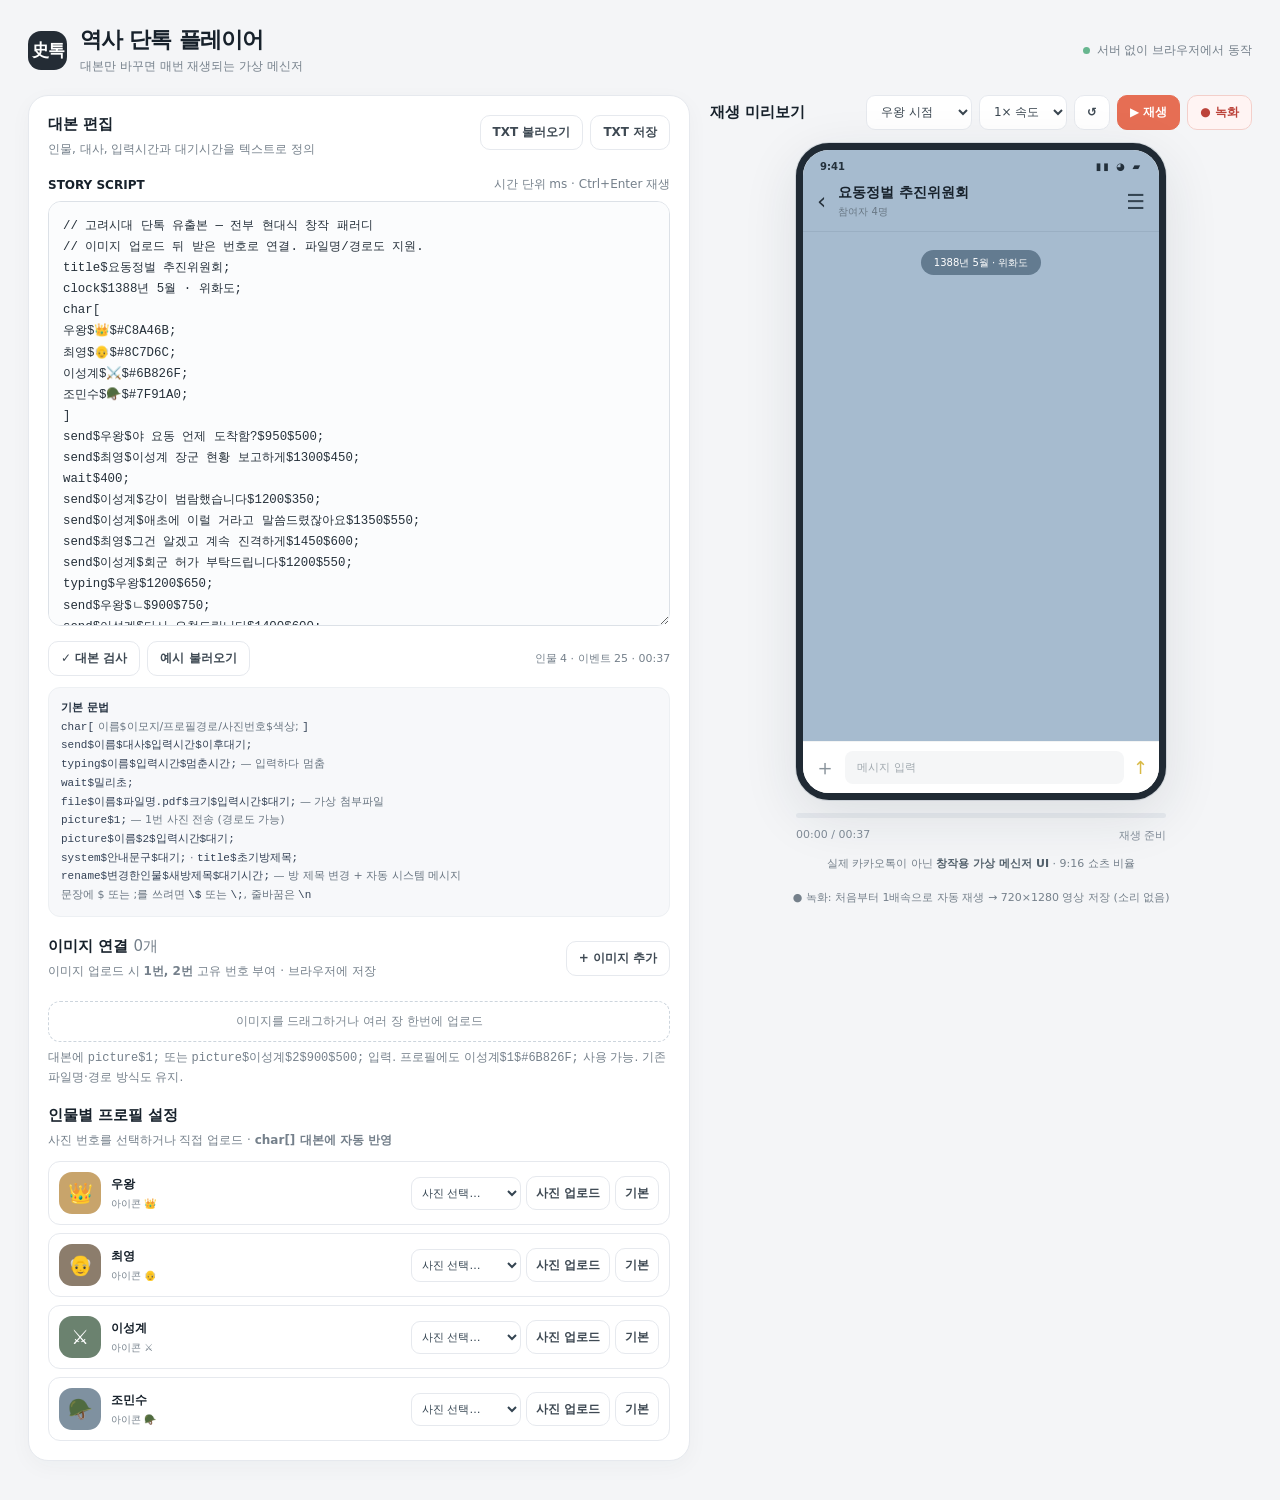
==== commit 6fbae3de: "feat: allow scripted chat room renames with system notices and recording support" ====
--- a/index.html
+++ b/index.html
@@ -66,7 +66,7 @@
       <textarea id="editor" class="editor" spellcheck="false" aria-label="시나리오 대본"></textarea>
       <div class="buttonrow" style="margin-top:11px"><button id="validateBtn" class="btn" type="button">✓ 대본 검사</button><button id="sampleBtn" class="btn" type="button">예시 불러오기</button><span style="margin:auto 0 auto auto;color:var(--muted);font-size:11px" id="scriptStats">—</span></div>
       <div id="validation" class="errorbox hidden" role="status"></div>
-      <div class="hint"><strong>기본 문법</strong><br><code>char[</code> 이름$이모지/프로필경로/사진번호$색상; <code>]</code><br><code>send$이름$대사$입력시간$이후대기;</code><br><code>typing$이름$입력시간$멈춘시간;</code> — 입력하다 멈춤<br><code>wait$밀리초;</code><br><code>file$이름$파일명.pdf$크기$입력시간$대기;</code> — 가상 첨부파일<br><code>picture$1;</code> — 1번 사진 전송 (경로도 가능)<br><code>picture$이름$2$입력시간$대기;</code><br><code>system$안내문구$대기;</code> · <code>title$방제목;</code><br>문장에 $ 또는 ;를 쓰려면 <code>\$</code> 또는 <code>\;</code>, 줄바꿈은 <code>\n</code></div>
+      <div class="hint"><strong>기본 문법</strong><br><code>char[</code> 이름$이모지/프로필경로/사진번호$색상; <code>]</code><br><code>send$이름$대사$입력시간$이후대기;</code><br><code>typing$이름$입력시간$멈춘시간;</code> — 입력하다 멈춤<br><code>wait$밀리초;</code><br><code>file$이름$파일명.pdf$크기$입력시간$대기;</code> — 가상 첨부파일<br><code>picture$1;</code> — 1번 사진 전송 (경로도 가능)<br><code>picture$이름$2$입력시간$대기;</code><br><code>system$안내문구$대기;</code> · <code>title$초기방제목;</code><br><code>rename$변경한인물$새방제목$대기시간;</code> — 방 제목 변경 + 자동 시스템 메시지<br>문장에 $ 또는 ;를 쓰려면 <code>\$</code> 또는 <code>\;</code>, 줄바꿈은 <code>\n</code></div>
       <div class="asset-title"><div><h2 class="sectiontitle">이미지 연결 <span id="assetCount" class="muted">0개</span></h2><p class="helptext">이미지 업로드 시 <b>1번, 2번</b> 고유 번호 부여 · 브라우저에 저장</p></div><button class="btn" id="assetAddBtn" type="button">+ 이미지 추가</button></div>
       <div id="assetList" class="assets"></div><div id="dropZone" class="drop">이미지를 드래그하거나 여러 장 한번에 업로드</div>
       <p class="helptext">대본에 <code>picture$1;</code> 또는 <code>picture$이성계$2$900$500;</code> 입력. 프로필에도 <code>이성계$1$#6B826F;</code> 사용 가능. 기존 파일명·경로 방식도 유지.</p>
@@ -122,6 +122,7 @@
 send$이성계$ㅈ까 돌아갈 거임 ㅂㅂ$1800$200;
 picture$이성계$1$1250$900;
 send$조민수$저도 갑니다$900$550;
+rename$이성계$개경행 급행열차$900;
 send$최영$아니 왜 개경으로 오는데$1250$650;
 send$우왕$야$300$200;
 send$우왕$야$300$200;
@@ -130,6 +131,7 @@
 system$우왕님의 국왕 권한이 해제되었습니다$1300;`;
 const $=id=>document.getElementById(id);
 const editor=$('editor'), feedback=$('validation'), messages=$('messages'), typingHost=$('typingHost'), scroll=$('chatScroll');
+let liveRoomTitle='단톡방';
 let compiled=null, playGeneration=0, isRunning=false, isPaused=true, currentMs=0, totalMs=0, speed=1;
 const assets=new Map(); // key: original filename; value: {id, url, blob}
 let nextAssetId=1;
@@ -177,6 +179,13 @@
   const f=splitFields(s.slice(0,-1));const op=f[0].trim();
   if(op==='title'){if(!f[1])throw Error(`${line}행: 방 제목이 없음`);title=f.slice(1).join('$');continue}
   if(op==='clock'){clock=f.slice(1).join('$')||'오늘';continue}
+  if(op==='rename'){
+   if(f.length<3||f.length>4)throw Error(`${line}행: rename$인물이름$새방제목$대기시간; 형식이어야 함`);
+   const who=f[1].trim(), newTitle=f[2].trim();
+   if(!chars.has(who))throw Error(`${line}행: 정의되지 않은 인물 '${who}'`);
+   if(!newTitle)throw Error(`${line}행: 새 방 제목이 없음`);
+   events.push({kind:'rename',who,title:newTitle,after:nonnegative(f[3],600,'제목 변경 후 대기',line)});continue;
+  }
   if(op==='wait'){if(f.length!==2)throw Error(`${line}행: wait$밀리초; 형식이어야 함`);events.push({kind:'wait',duration:nonnegative(f[1],0,'대기 시간',line)});continue}
   if(op==='typing'){
    if(f.length<3||f.length>4)throw Error(`${line}행: typing$이름$입력시간$멈춘시간; 형식이어야 함`);
@@ -233,7 +242,7 @@
  if(inChars)throw Error('char[ 블록을 ]로 닫아야 함');
  if(!chars.size)throw Error('char[ ] 안에 최소 한 명을 정의해야 함');
  if(!events.length)throw Error('재생할 명령이 없음');
- const duration=events.reduce((sum,e)=>sum+(e.kind==='wait'?e.duration:e.kind==='system'?e.after:e.typing+e.after),0);
+ const duration=events.reduce((sum,e)=>sum+(e.kind==='wait'?e.duration:(e.kind==='system'||e.kind==='rename')?e.after:e.typing+e.after),0);
  return {title,clock,chars,events,duration};
 }
 function formatTime(ms){const s=Math.floor(ms/1000);return `${String(Math.floor(s/60)).padStart(2,'0')}:${String(s%60).padStart(2,'0')}`}
@@ -244,7 +253,7 @@
  try{
   const data=compile(editor.value);const prev=compiled;compiled=data;totalMs=data.duration;
   syncPerspective(data);
-  $('chatTitle').textContent=data.title;$('chatPeople').textContent=`참여자 ${data.chars.size}명`;$('sceneClock').textContent=data.clock;
+  liveRoomTitle=data.title;$('chatTitle').textContent=liveRoomTitle;$('chatPeople').textContent=`참여자 ${data.chars.size}명`;$('sceneClock').textContent=data.clock;
   $('scriptStats').textContent=`인물 ${data.chars.size} · 이벤트 ${data.events.length} · ${formatTime(data.duration)}`;
   renderCharacters(data);
   if(showSuccess)report(`문법 정상 · 인물 ${data.chars.size}명 · 이벤트 ${data.events.length}개`);
@@ -298,7 +307,7 @@
 function updateTimeline(){const frac=totalMs?Math.min(1,currentMs/totalMs):0;$('timelineFill').style.width=(frac*100).toFixed(2)+'%';$('timeLabel').textContent=`${formatTime(currentMs)} / ${formatTime(totalMs)}`}
 function reset({recompile=true}={}){
  playGeneration++;isRunning=false;isPaused=true;currentMs=0;recordVisualMessages.length=0;hideTyping();messages.replaceChildren();
- if(recompile)prepare();$('playBtn').textContent='▶ 재생';$('playState').textContent='재생 준비';$('phone').classList.add('paused');updateTimeline();scrollBottom();
+ if(recompile)prepare();liveRoomTitle=compiled?.title||'단톡방';$('chatTitle').textContent=liveRoomTitle;$('playBtn').textContent='▶ 재생';$('playState').textContent='재생 준비';$('phone').classList.add('paused');updateTimeline();scrollBottom();
 }
 async function sleepScaled(ms,ticket){
  let consumed=0,previous=null;
@@ -317,6 +326,11 @@
    if(ticket!==playGeneration)return;
    if(e.kind==='wait'){if(!await sleepScaled(e.duration,ticket))return;continue}
    if(e.kind==='system'){showNotice(e.text);if(!await sleepScaled(e.after,ticket))return;continue}
+   if(e.kind==='rename'){
+    liveRoomTitle=e.title;$('chatTitle').textContent=liveRoomTitle;
+    showNotice(`${e.who}님이 채팅방 이름을 ‘${e.title}’로 변경했습니다`);
+    if(!await sleepScaled(e.after,ticket))return;continue;
+   }
    // Bare typing events show the indicator, cancel it, then keep it hidden for the pause.
    if(e.kind==='typing'){
     if(e.typing>0)showTyping(e.who);else hideTyping();
@@ -544,7 +558,7 @@
  c.fillStyle='rgba(50,70,90,.1)';c.fillRect(0,81,360,1);
  canvasText(c,'‹',15,62,'24px sans-serif','#26313b');
  c.font='800 14px "Noto Sans KR",sans-serif';
- canvasText(c,elide(c,compiled.title,258),46,50,'800 14px "Noto Sans KR",sans-serif','#17212b');
+ canvasText(c,elide(c,liveRoomTitle,258),46,50,'800 14px "Noto Sans KR",sans-serif','#17212b');
  canvasText(c,`참여자 ${compiled.chars.size}명`,46,66,'10px "Noto Sans KR",sans-serif','#687784');
  canvasText(c,'☰',340,57,'20px sans-serif','#344451','right');
  // Chat scroll surface: crop old items at top, anchored near bottom if needed.
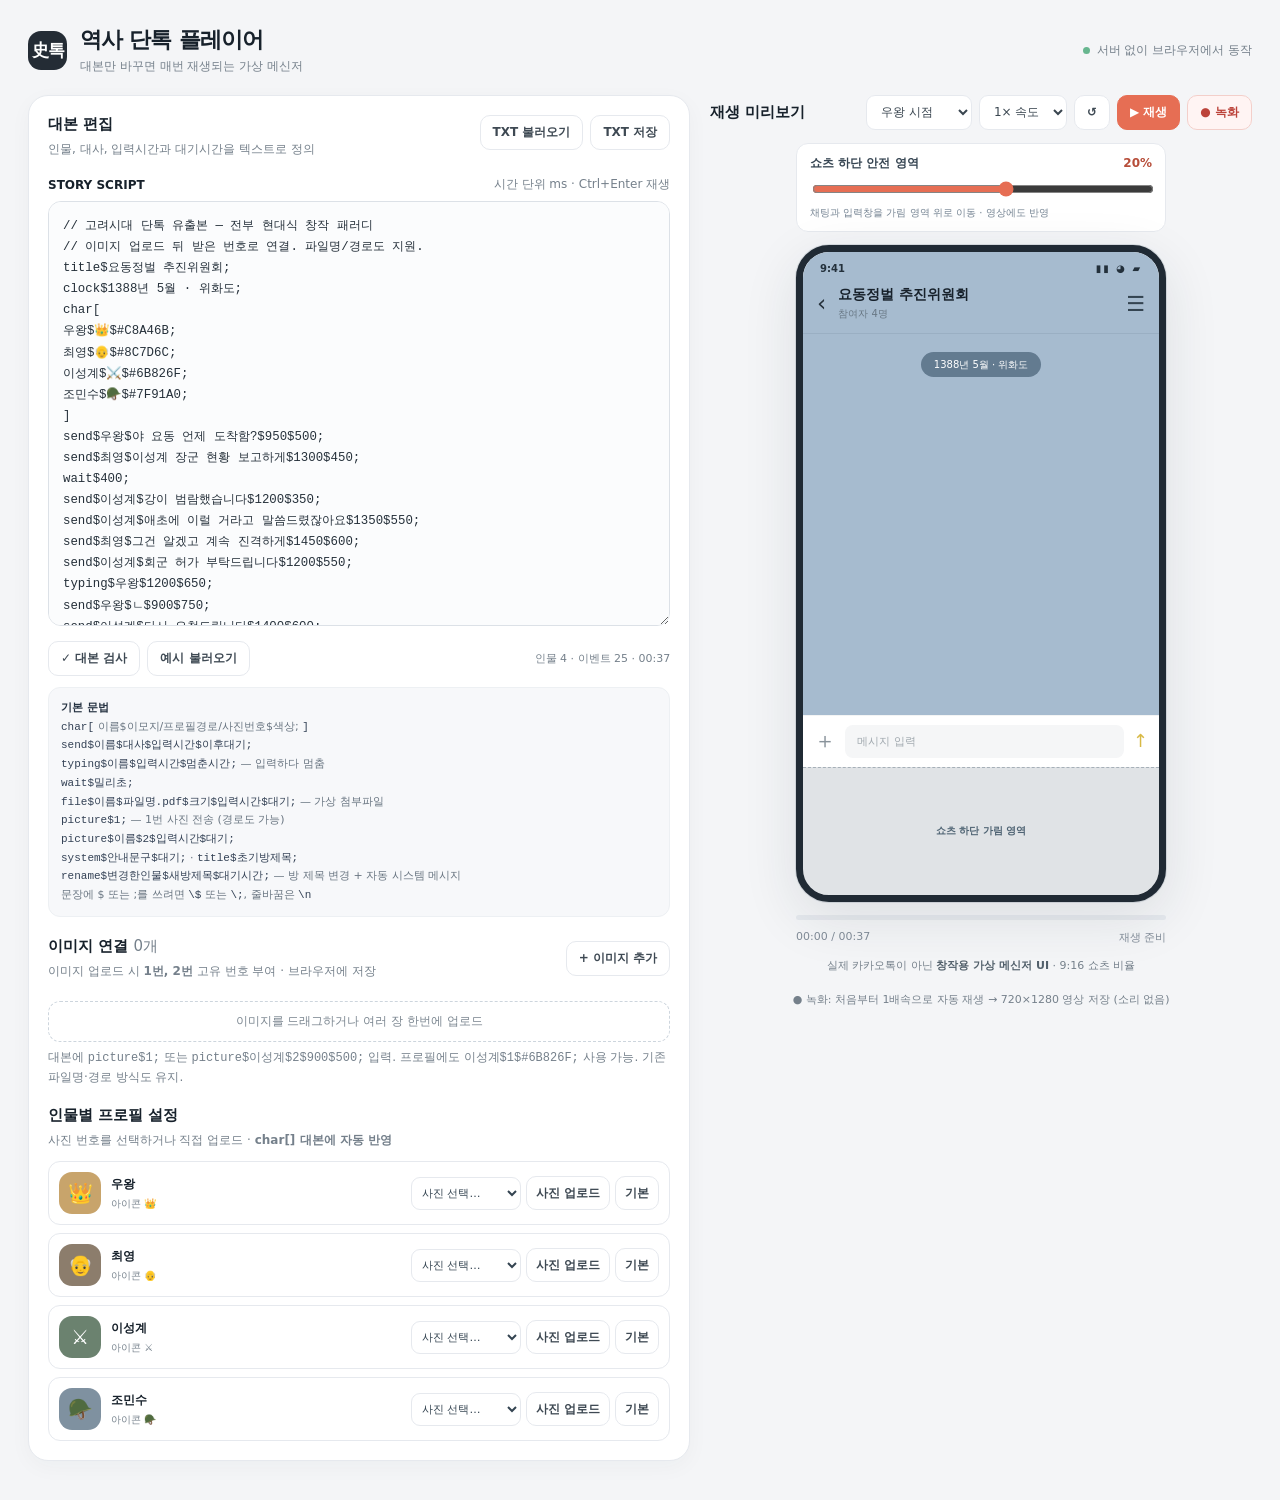
==== commit 91eeb140: "fix: add adjustable Shorts bottom safe area and stabilize script, assets, recording" ====
--- a/index.html
+++ b/index.html
@@ -51,6 +51,17 @@
 .sceneclock,.notice{background:rgba(27,53,76,.48)}
 @keyframes messageIn{0%{opacity:0;transform:translateY(11px) scale(.985)}60%{opacity:1}100%{opacity:1;transform:translateY(0) scale(1)}}
 @media(prefers-reduced-motion:reduce){.message{animation:none}}
+/* Adjustable Shorts bottom-safe region. The translucent preview guide is never drawn in recording. */
+.safe-controls{width:min(100%,370px);display:grid;gap:7px;padding:11px 13px;background:#fff;border:1px solid var(--stroke);border-radius:12px}
+.safe-controls-row{display:flex;align-items:center;justify-content:space-between;font-size:12px;font-weight:700;color:#364552}
+.safe-controls output{font-variant-numeric:tabular-nums;color:#b74e3a;font-weight:800}
+.safe-controls input[type=range]{width:100%;accent-color:#e66e54;cursor:pointer}
+.safe-controls small{color:#748392;font-size:10px;line-height:1.4}
+.phone{--shorts-safe-bottom:20%}
+.shorts-safe-area{flex:0 0 var(--shorts-safe-bottom);min-height:0;background:rgba(38,62,82,.14);border-top:1px dashed rgba(35,56,76,.30);color:rgba(30,56,76,.75);font-size:10px;font-weight:650;display:grid;place-items:center;text-align:center;overflow:hidden}
+.shorts-safe-area::after{content:'쇼츠 하단 가림 영역';white-space:nowrap}
+.phone[style*="--shorts-safe-bottom: 0%"] .shorts-safe-area{border:0}
+@media(max-width:420px){.safe-controls{width:min(100%,328px)}}
 </style>
 </head>
 <body>
@@ -75,11 +86,13 @@
     </section>
     <section class="right" aria-label="메신저 미리보기">
       <div class="view-header"><h2 class="sectiontitle">재생 미리보기</h2><div class="controls"><select class="perspective" id="perspective" aria-label="채팅 시점"><option value="">관전자 시점</option></select><select id="speed" class="speed" aria-label="재생 속도"><option value="0.5">0.5×</option><option value="1" selected>1× 속도</option><option value="1.5">1.5×</option><option value="2">2×</option><option value="3">3×</option></select><button id="restartBtn" class="btn" title="처음부터" type="button">↺</button><button id="playBtn" class="btn accent" type="button">▶ 재생</button><button id="recordBtn" class="btn record-btn" type="button">● 녹화</button></div></div>
+      <div class="safe-controls"><div class="safe-controls-row"><label for="safeBottom">쇼츠 하단 안전 영역</label><output id="safeBottomValue" for="safeBottom">20%</output></div><input type="range" id="safeBottom" min="0" max="35" step="1" value="20" aria-label="쇼츠 하단 안전 영역 비율"><small>채팅과 입력창을 가림 영역 위로 이동 · 영상에도 반영</small></div>
       <div class="phone" id="phone">
         <div class="phone-status"><span>9:41</span><span class="status-icons">▮▮ ◕ ▰</span></div>
         <div class="chat-header"><span class="back">‹</span><div class="chat-title-wrap"><div class="chat-title" id="chatTitle">요동정벌 추진위원회</div><div class="chat-people" id="chatPeople">참여자 4명</div></div><span class="chat-menu">☰</span></div>
         <div class="chat-scroll" id="chatScroll" aria-live="off"><div class="sceneclock" id="sceneClock">1388년 5월 · 위화도</div><div id="messages"></div><div id="typingHost"></div></div>
         <div class="chat-bottom"><span class="input-plus">＋</span><div class="fake-input">메시지 입력</div><span class="fake-send">↑</span></div>
+        <div class="shorts-safe-area" aria-hidden="true"></div>
         <canvas class="record-canvas" id="recordCanvas" width="540" height="960" aria-label="녹화 중 미리보기"></canvas>
       </div>
       <div style="width:min(100%,370px)"><div class="timeline"><div class="timeline-fill" id="timelineFill"></div></div><div class="time-row"><span id="timeLabel">00:00 / 00:00</span><span id="playState">재생 준비</span></div></div>
@@ -139,6 +152,17 @@
 let recordTypingWho=null, recordState=null, lastRecordingUrl=null;
 const recordImageCache=new Map();
 const DEFAULT_TYPING=900, DEFAULT_AFTER=450;
+const SAFE_AREA_KEY='storychat-shorts-safe-bottom-v1';
+let safeBottomPercent=20;
+function safeAreaPx(){return Math.round(640*safeBottomPercent/100)}
+function setSafeBottom(value,save=true){
+ const number=Number(value);safeBottomPercent=Number.isFinite(number)?Math.max(0,Math.min(35,Math.round(number))):20;
+ $('safeBottom').value=String(safeBottomPercent);
+ $('safeBottomValue').textContent=`${safeBottomPercent}%`;
+ $('phone').style.setProperty('--shorts-safe-bottom',`${safeBottomPercent}%`);
+ if(save){try{localStorage.setItem(SAFE_AREA_KEY,String(safeBottomPercent))}catch(_){}}
+}
+try{setSafeBottom(localStorage.getItem(SAFE_AREA_KEY)??20,false)}catch(_){setSafeBottom(20,false)}
 
 // Escapes: \\$ \\; \\n \\\\ . Line-based statements keep the script readable.
 function splitFields(s){
@@ -297,13 +321,16 @@
   if(!safeImagePath(e.path))placeholder();else{img.src=assetURL(e.path);img.onerror=placeholder;bubble.append(img)}
   content.append(bubble);
  }
- messages.append(wrap);recordVisualMessages.push({...e,appearedAt:performance.now()});scrollBottom();
+ messages.append(wrap);recordVisualMessages.push({...e,appearedAt:performance.now()});
+ // Only the last visible messages matter for recording, preventing long scripts from slowing down each frame.
+ if(recordVisualMessages.length>100)recordVisualMessages.splice(0,recordVisualMessages.length-100);
+ scrollBottom();
 }
 function showTyping(who){recordTypingWho=who;typingHost.replaceChildren();const own=isOwn(who),row=element('div','typing-row'+(own?' own':''));if(!own)row.append(messages.lastElementChild?.dataset.who===who?element('div','avatar-spacer'):avatarNode(who));
  const bubble=element('div','typing-bubble');for(let i=0;i<3;i++)bubble.append(element('span','typing-dot'));row.append(bubble);typingHost.append(row);scrollBottom();
 }
 function hideTyping(){recordTypingWho=null;typingHost.replaceChildren()}
-function showNotice(text){recordVisualMessages.push({kind:'system',text});messages.append(element('div','notice',text));scrollBottom()}
+function showNotice(text){recordVisualMessages.push({kind:'system',text,appearedAt:performance.now()});if(recordVisualMessages.length>100)recordVisualMessages.splice(0,recordVisualMessages.length-100);messages.append(element('div','notice',text));scrollBottom()}
 function updateTimeline(){const frac=totalMs?Math.min(1,currentMs/totalMs):0;$('timelineFill').style.width=(frac*100).toFixed(2)+'%';$('timeLabel').textContent=`${formatTime(currentMs)} / ${formatTime(totalMs)}`}
 function reset({recompile=true}={}){
  playGeneration++;isRunning=false;isPaused=true;currentMs=0;recordVisualMessages.length=0;hideTyping();messages.replaceChildren();
@@ -379,7 +406,7 @@
  }
  persistNextAssetId();
  for(const item of legacy)await dbRequest('readwrite',store=>store.put(item));
- renderAssets();
+ renderAssets();renderCharacters(compiled);
 }
 function createAssetUrl(name,blob,id){const old=assets.get(name);if(old)URL.revokeObjectURL(old.url);assets.set(name,{id,url:URL.createObjectURL(blob),blob});recordImageCache.clear()}
 async function addAssets(files){let added=0;for(const file of files){if(!file.type.startsWith('image/'))continue;if(file.size>25*1024*1024){report(`${file.name}: 이미지 크기는 25MB 이하여야 함`,true);continue}
@@ -565,23 +592,23 @@
  const scenes=[{kind:'clock'}].concat(recordVisualMessages);
  if(recordTypingWho)scenes.push({kind:'typing',who:recordTypingWho});
  const layouts=scenes.map((e,i)=>measureVisual(c,e,scenes[i-1]));let total=100;for(const e of layouts)total+=e.height;
- const shift=Math.max(0,total-572);
- c.save();c.beginPath();c.rect(0,82,360,506);c.clip();let pos=100-shift;
+ const inputY=588-safeAreaPx(),shift=Math.max(0,total-(inputY-16));
+ c.save();c.beginPath();c.rect(0,82,360,inputY-82);c.clip();let pos=100-shift;
  for(let i=0;i<scenes.length;i++){
   const b=layouts[i],item=scenes[i];
-  if(pos+b.height>=82&&pos<=588){
+  if(pos+b.height>=82&&pos<=inputY){
    const elapsed=item.appearedAt===undefined?Infinity:performance.now()-item.appearedAt;
    const t=Math.max(0,Math.min(1,elapsed/340)),ease=1-Math.pow(1-t,3);
    c.save();c.globalAlpha=0.12+0.88*ease;drawVisual(c,item,b,pos+(1-ease)*10);c.restore();
   }pos+=b.height;
  }c.restore();
  // Input bar
- panelFill(c,0,588,360,52,'#fff');c.fillStyle='rgba(25,38,51,.08)';c.fillRect(0,588,360,1);
- canvasText(c,'＋',12,622,'300 22px sans-serif','#89939b');panelFill(c,42,598,275,34,'#f5f6f7',8);
- canvasText(c,'메시지 입력',54,620,'11px "Noto Sans KR",sans-serif','#a1a9af');canvasText(c,'↑',338,621,'18px sans-serif','#d8b945','right');
+ panelFill(c,0,inputY,360,52,'#fff');c.fillStyle='rgba(25,38,51,.08)';c.fillRect(0,inputY,360,1);
+ canvasText(c,'＋',12,inputY+34,'300 22px sans-serif','#89939b');panelFill(c,42,inputY+10,275,34,'#f5f6f7',8);
+ canvasText(c,'메시지 입력',54,inputY+32,'11px "Noto Sans KR",sans-serif','#a1a9af');canvasText(c,'↑',338,inputY+33,'18px sans-serif','#d8b945','right');
 }
 function setRecorderControls(active){
- for(const id of ['playBtn','restartBtn','speed','perspective','validateBtn','sampleBtn','loadScriptBtn','assetAddBtn'])$(id).disabled=active;
+ for(const id of ['playBtn','restartBtn','speed','perspective','validateBtn','sampleBtn','loadScriptBtn','assetAddBtn','safeBottom'])$(id).disabled=active;
  editor.readOnly=active;
  renderAssets();renderCharacters(compiled);
  $('recordBtn').textContent=active?'■ 녹화 중지':'● 녹화';$('recordBtn').classList.toggle('active',active);
@@ -635,6 +662,7 @@
  }
 }
 
+$('safeBottom').addEventListener('input',e=>setSafeBottom(e.target.value));
 $('recordBtn').addEventListener('click',()=>recordState?stopRecording(true):startRecording());
 $('playBtn').addEventListener('click',play);$('restartBtn').addEventListener('click',()=>reset());$('speed').addEventListener('change',()=>{speed=Number($('speed').value)||1});
 $('perspective').addEventListener('change',()=>reset({recompile:false}));$('validateBtn').addEventListener('click',()=>{reset();prepare({showSuccess:true})});
@@ -643,7 +671,7 @@
 $('saveScriptBtn').addEventListener('click',()=>downloadText('history-chat.story.txt',editor.value));
 $('assetAddBtn').addEventListener('click',()=>$('assetFiles').click());$('assetFiles').addEventListener('change',async(e)=>{await addAssets(e.target.files);e.target.value=''});
 const drop=$('dropZone');for(const name of ['dragenter','dragover'])drop.addEventListener(name,e=>{e.preventDefault();drop.classList.add('active')});for(const name of ['dragleave','drop'])drop.addEventListener(name,e=>{e.preventDefault();drop.classList.remove('active')});drop.addEventListener('drop',e=>addAssets(e.dataTransfer.files));
-let editTimer;editor.addEventListener('input',()=>{storeScript();clearTimeout(editTimer);editTimer=setTimeout(()=>{if(!isRunning)prepare()},350)});
+let editTimer;editor.addEventListener('input',()=>{storeScript();clearTimeout(editTimer);editTimer=setTimeout(()=>{if(!isRunning)reset()},350)});
 document.addEventListener('keydown',e=>{if(e.ctrlKey&&e.key==='Enter'){e.preventDefault();play()} });
 editor.value=loadStored()??SAMPLE;prepare();updateTimeline();loadAllAssets();
 </script>
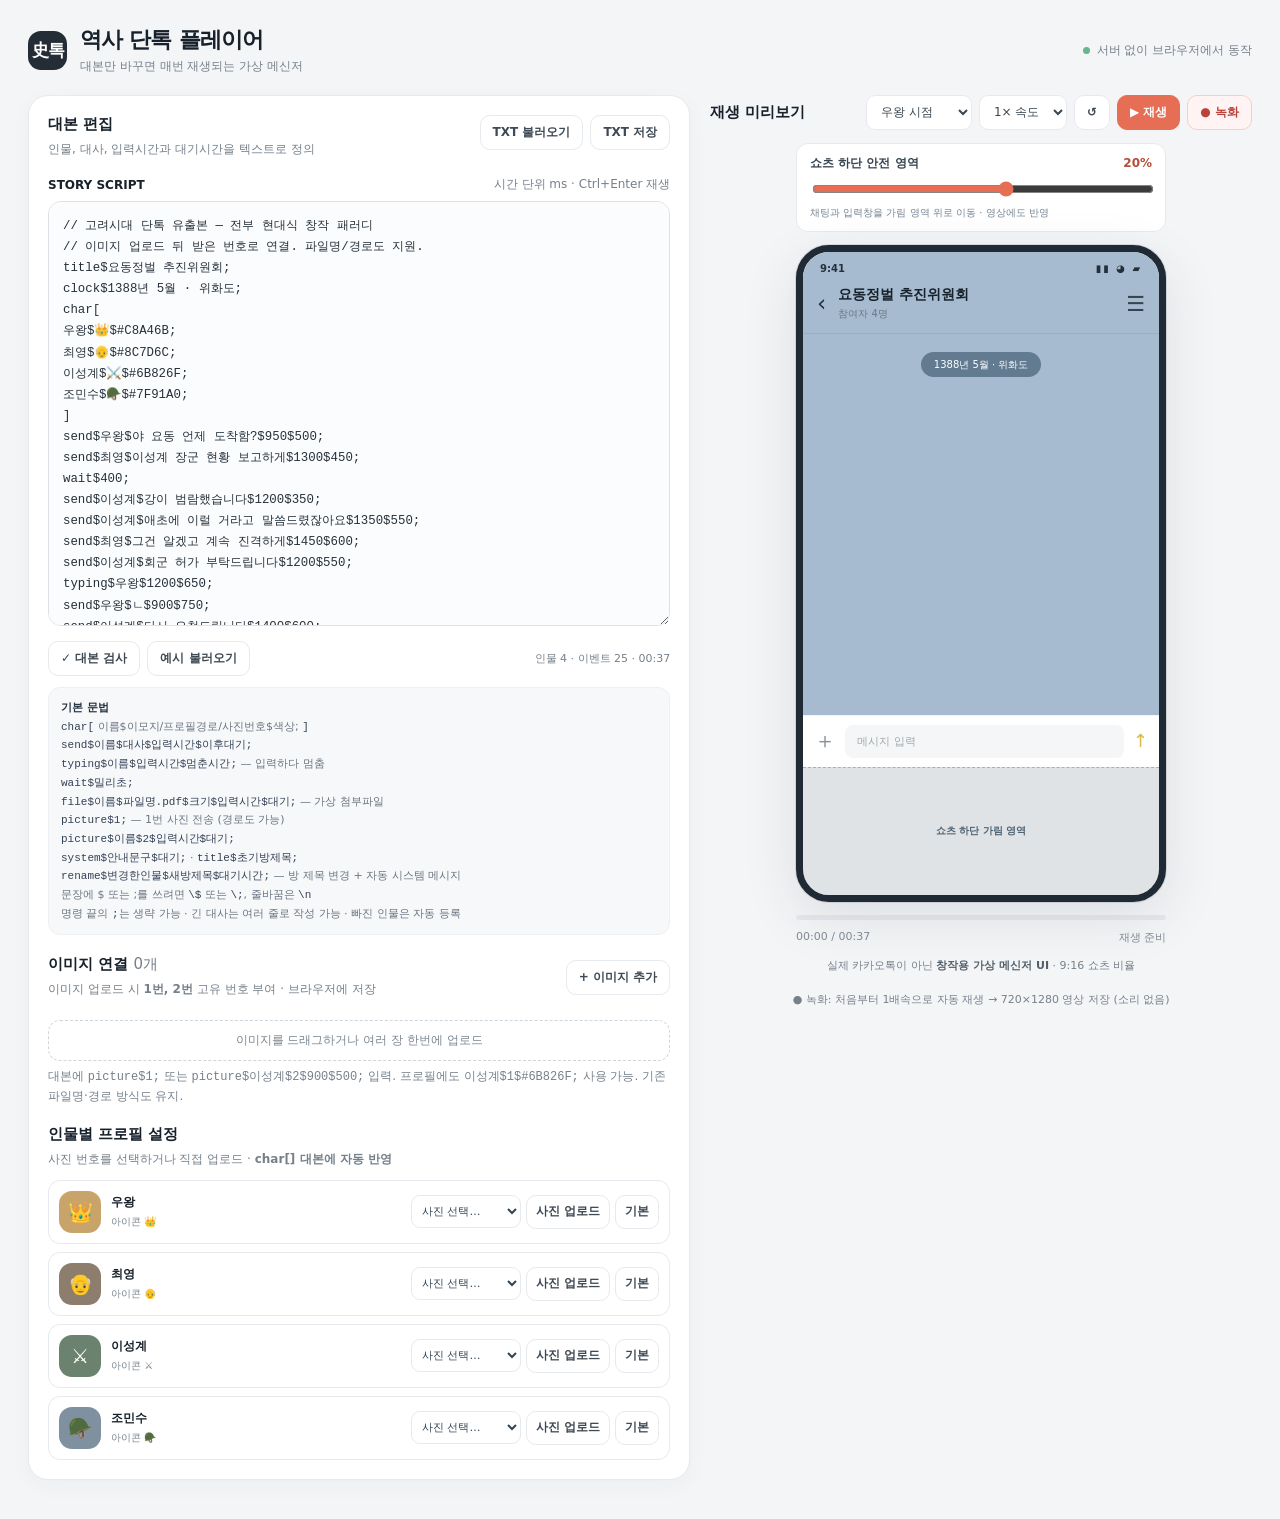
==== commit ed69f987: "fix: tolerate wrapped script lines, optional semicolons and undeclared senders" ====
--- a/index.html
+++ b/index.html
@@ -77,7 +77,7 @@
       <textarea id="editor" class="editor" spellcheck="false" aria-label="시나리오 대본"></textarea>
       <div class="buttonrow" style="margin-top:11px"><button id="validateBtn" class="btn" type="button">✓ 대본 검사</button><button id="sampleBtn" class="btn" type="button">예시 불러오기</button><span style="margin:auto 0 auto auto;color:var(--muted);font-size:11px" id="scriptStats">—</span></div>
       <div id="validation" class="errorbox hidden" role="status"></div>
-      <div class="hint"><strong>기본 문법</strong><br><code>char[</code> 이름$이모지/프로필경로/사진번호$색상; <code>]</code><br><code>send$이름$대사$입력시간$이후대기;</code><br><code>typing$이름$입력시간$멈춘시간;</code> — 입력하다 멈춤<br><code>wait$밀리초;</code><br><code>file$이름$파일명.pdf$크기$입력시간$대기;</code> — 가상 첨부파일<br><code>picture$1;</code> — 1번 사진 전송 (경로도 가능)<br><code>picture$이름$2$입력시간$대기;</code><br><code>system$안내문구$대기;</code> · <code>title$초기방제목;</code><br><code>rename$변경한인물$새방제목$대기시간;</code> — 방 제목 변경 + 자동 시스템 메시지<br>문장에 $ 또는 ;를 쓰려면 <code>\$</code> 또는 <code>\;</code>, 줄바꿈은 <code>\n</code></div>
+      <div class="hint"><strong>기본 문법</strong><br><code>char[</code> 이름$이모지/프로필경로/사진번호$색상; <code>]</code><br><code>send$이름$대사$입력시간$이후대기;</code><br><code>typing$이름$입력시간$멈춘시간;</code> — 입력하다 멈춤<br><code>wait$밀리초;</code><br><code>file$이름$파일명.pdf$크기$입력시간$대기;</code> — 가상 첨부파일<br><code>picture$1;</code> — 1번 사진 전송 (경로도 가능)<br><code>picture$이름$2$입력시간$대기;</code><br><code>system$안내문구$대기;</code> · <code>title$초기방제목;</code><br><code>rename$변경한인물$새방제목$대기시간;</code> — 방 제목 변경 + 자동 시스템 메시지<br>문장에 $ 또는 ;를 쓰려면 <code>\$</code> 또는 <code>\;</code>, 줄바꿈은 <code>\n</code><br>명령 끝의 <code>;</code>는 생략 가능 · 긴 대사는 여러 줄로 작성 가능 · 빠진 인물은 자동 등록</div>
       <div class="asset-title"><div><h2 class="sectiontitle">이미지 연결 <span id="assetCount" class="muted">0개</span></h2><p class="helptext">이미지 업로드 시 <b>1번, 2번</b> 고유 번호 부여 · 브라우저에 저장</p></div><button class="btn" id="assetAddBtn" type="button">+ 이미지 추가</button></div>
       <div id="assetList" class="assets"></div><div id="dropZone" class="drop">이미지를 드래그하거나 여러 장 한번에 업로드</div>
       <p class="helptext">대본에 <code>picture$1;</code> 또는 <code>picture$이성계$2$900$500;</code> 입력. 프로필에도 <code>이성계$1$#6B826F;</code> 사용 가능. 기존 파일명·경로 방식도 유지.</p>
@@ -181,11 +181,64 @@
  if(!Number.isFinite(num) || num<0 || !Number.isInteger(num) || num>300000)throw Error(`${line}행: ${label}은 0~300000 사이의 정수(ms)여야 함`);
  return num;
 }
+// Convert physical lines to logical commands. Missing semicolons and wrapped
+// message text are supported while escaped \; stays part of the text.
+function splitStoryFragments(raw){
+ const parts=[];let start=0,escaped=false;
+ for(let i=0;i<raw.length;i++){
+  const ch=raw[i];
+  if(ch==='\\'&&!escaped){escaped=true;continue}
+  if(ch===';'&&!escaped){parts.push({text:raw.slice(start,i).trim(),closed:true});start=i+1}
+  escaped=false;
+ }
+ const tail=raw.slice(start).trim();
+ if(tail)parts.push({text:tail,closed:false});
+ return parts;
+}
+function normalizeStoryLines(text){
+ const lines=String(text).replace(/^\uFEFF/,'').replace(/\r\n?/g,'\n').split('\n');
+ const entries=[],isCommand=/^(?:title|clock|rename|wait|typing|send|picture|file|system)(?=\s*\$|\s*$)/;
+ let inChars=false,pending='',startLine=0;
+ function flush(){
+  const value=pending.trim().replace(/\s*\n\s*(?=\$)/g,'');
+  if(value)entries.push({text:value+';',line:startLine});
+  pending='';
+ }
+ for(let i=0;i<lines.length;i++){
+  const lineNo=i+1,trimmed=lines[i].trim();
+  if(!trimmed){if(pending)pending+='\n';continue}
+  if(trimmed.startsWith('//'))continue;
+  if(/^char\s*\[$/.test(trimmed)){flush();entries.push({text:'char[',line:lineNo});inChars=true;continue}
+  if(inChars){
+   if(/^\]\s*;?$/.test(trimmed)){entries.push({text:']',line:lineNo});inChars=false;continue}
+   for(const part of splitStoryFragments(trimmed)){
+    if(part.text&&!part.text.startsWith('//'))entries.push({text:part.text+(part.closed?';':''),line:lineNo});
+   }
+   continue;
+  }
+  for(const part of splitStoryFragments(trimmed)){
+   const chunk=part.text;
+   if(!chunk||chunk.startsWith('//'))continue;
+   if(isCommand.test(chunk)){flush();pending=chunk;startLine=lineNo}
+   else if(pending)pending+='\n'+chunk;
+   else{entries.push({text:chunk+(part.closed?';':''),line:lineNo});continue}
+   if(part.closed)flush();
+  }
+ }
+ flush();
+ return entries;
+}
 function compile(text){
- const chars=new Map(), events=[];let title='단톡방',clock='오늘',inChars=false,lastSender=null;
- const lines=text.replace(/\r/g,'').split('\n');
+ const chars=new Map(), events=[], inferred=new Set();let title='단톡방',clock='오늘',inChars=false,lastSender=null;
+ const ensureCharacter=name=>{
+  const who=String(name||'').trim();
+  if(!who)throw Error('인물 이름이 비어 있음');
+  if(!chars.has(who)){chars.set(who,{name:who,avatar:who.slice(0,1),color:'#718390'});inferred.add(who)}
+  return who;
+ };
+ const lines=normalizeStoryLines(text);
  for(let i=0;i<lines.length;i++){
-  let s=lines[i].trim();const line=i+1;
+  let s=lines[i].text.trim();const line=lines[i].line;
   if(!s||s.startsWith('//'))continue;
   if(inChars){
    if(s===']'||s==='];'){inChars=false;continue}
@@ -193,7 +246,8 @@
    const f=splitFields(s).map(x=>x.trim());const name=f[0];
    if(!name)throw Error(`${line}행: 인물 이름이 없음`);
    if(f.length>3)throw Error(`${line}행: 인물 형식은 이름$프로필$색상;`);
-   if(chars.has(name))throw Error(`${line}행: 중복 인물 '${name}'`);
+   if(chars.has(name)&&!inferred.has(name))throw Error(`${line}행: 중복 인물 '${name}'`);
+   inferred.delete(name);
    const color=f[2]||'#718390';
    if(!/^#[\da-fA-F]{6}$/.test(color))throw Error(`${line}행: 색상은 #RRGGBB 형식이어야 함`);
    chars.set(name,{name,avatar:f[1]||name.slice(0,1),color});continue;
@@ -206,22 +260,22 @@
   if(op==='rename'){
    if(f.length<3||f.length>4)throw Error(`${line}행: rename$인물이름$새방제목$대기시간; 형식이어야 함`);
    const who=f[1].trim(), newTitle=f[2].trim();
-   if(!chars.has(who))throw Error(`${line}행: 정의되지 않은 인물 '${who}'`);
+   ensureCharacter(who);
    if(!newTitle)throw Error(`${line}행: 새 방 제목이 없음`);
    events.push({kind:'rename',who,title:newTitle,after:nonnegative(f[3],600,'제목 변경 후 대기',line)});continue;
   }
   if(op==='wait'){if(f.length!==2)throw Error(`${line}행: wait$밀리초; 형식이어야 함`);events.push({kind:'wait',duration:nonnegative(f[1],0,'대기 시간',line)});continue}
   if(op==='typing'){
    if(f.length<3||f.length>4)throw Error(`${line}행: typing$이름$입력시간$멈춘시간; 형식이어야 함`);
-   const who=f[1].trim();if(!chars.has(who))throw Error(`${line}행: 정의되지 않은 인물 '${who}'`);
+   const who=f[1].trim();ensureCharacter(who);
    events.push({kind:'typing',who,typing:nonnegative(f[2],0,'입력 시간',line),after:nonnegative(f[3],0,'입력 중단 시간',line)});
    continue;
   }
   if(op==='send'){
    if(f.length<3||f.length>5)throw Error(`${line}행: send$이름$대사$입력시간$대기시간; 형식이어야 함`);
-   const who=f[1].trim();if(!chars.has(who))throw Error(`${line}행: 정의되지 않은 인물 '${who}'`);
-   if(!f[2])throw Error(`${line}행: 대사가 비어 있음`);
-   events.push({kind:'send',who,text:f[2],typing:nonnegative(f[3],DEFAULT_TYPING,'입력 시간',line),after:nonnegative(f[4],DEFAULT_AFTER,'이후 대기 시간',line)});
+   const who=f[1].trim();ensureCharacter(who);
+   if(!f[2]?.trim())throw Error(`${line}행: 대사가 비어 있음`);
+   events.push({kind:'send',who,text:f[2].trim(),typing:nonnegative(f[3],DEFAULT_TYPING,'입력 시간',line),after:nonnegative(f[4],DEFAULT_AFTER,'이후 대기 시간',line)});
    lastSender=who;continue;
   }
   if(op==='picture'){
@@ -267,7 +321,7 @@
  if(!chars.size)throw Error('char[ ] 안에 최소 한 명을 정의해야 함');
  if(!events.length)throw Error('재생할 명령이 없음');
  const duration=events.reduce((sum,e)=>sum+(e.kind==='wait'?e.duration:(e.kind==='system'||e.kind==='rename')?e.after:e.typing+e.after),0);
- return {title,clock,chars,events,duration};
+ return {title,clock,chars,events,duration,inferred:[...inferred]};
 }
 function formatTime(ms){const s=Math.floor(ms/1000);return `${String(Math.floor(s/60)).padStart(2,'0')}:${String(s%60).padStart(2,'0')}`}
 function report(text,isError=false){feedback.textContent=text;feedback.className='errorbox '+(isError?'error':'ok')}
@@ -280,7 +334,8 @@
   liveRoomTitle=data.title;$('chatTitle').textContent=liveRoomTitle;$('chatPeople').textContent=`참여자 ${data.chars.size}명`;$('sceneClock').textContent=data.clock;
   $('scriptStats').textContent=`인물 ${data.chars.size} · 이벤트 ${data.events.length} · ${formatTime(data.duration)}`;
   renderCharacters(data);
-  if(showSuccess)report(`문법 정상 · 인물 ${data.chars.size}명 · 이벤트 ${data.events.length}개`);
+  const note=data.inferred.length?` · 자동 등록: ${data.inferred.join(', ')}`:'';
+  if(showSuccess||note)report(`문법 정상 · 인물 ${data.chars.size}명 · 이벤트 ${data.events.length}개${note}`);
   else hideReport();return data;
  }catch(err){report(err.message,true);return null}
 }
@@ -430,7 +485,7 @@
  const lines=editor.value.replace(/\r/g,'').split('\n');let inBlock=false,changed=false;
  for(let i=0;i<lines.length;i++){
   const raw=lines[i],trimmed=raw.trim();
-  if(trimmed==='char['){inBlock=true;continue}
+  if(/^char\s*\[$/.test(trimmed)){inBlock=true;continue}
   if(inBlock&&(trimmed===']'||trimmed==='];')){inBlock=false;continue}
   if(!inBlock||!trimmed||trimmed.startsWith('//'))continue;
   const fields=splitFields(trimmed.replace(/;$/,'')).map(x=>x.trim());
@@ -439,7 +494,14 @@
   lines[i]=prefix+`${escapeStoryField(who)}$${escapeStoryField(avatar)}$${fields[2]||'#718390'};`;
   changed=true;break;
  }
- if(!changed)throw Error(`'${who}' 프로필 수정 위치가 없음`);
+ if(!changed){
+  // A sender omitted from char[] was auto-created; persist their profile
+  // by inserting an explicit character entry when they choose an avatar.
+  const definition=`${escapeStoryField(who)}$${escapeStoryField(avatar)}$#718390;`;
+  const blockStart=lines.findIndex(raw=>/^char\s*\[$/.test(raw.trim()));
+  if(blockStart>=0)lines.splice(blockStart+1,0,definition);
+  else lines.unshift('char[',definition,']');
+ }
  editor.value=lines.join('\n');storeScript();reset();return true;
 }
 let pendingProfileWho=null;
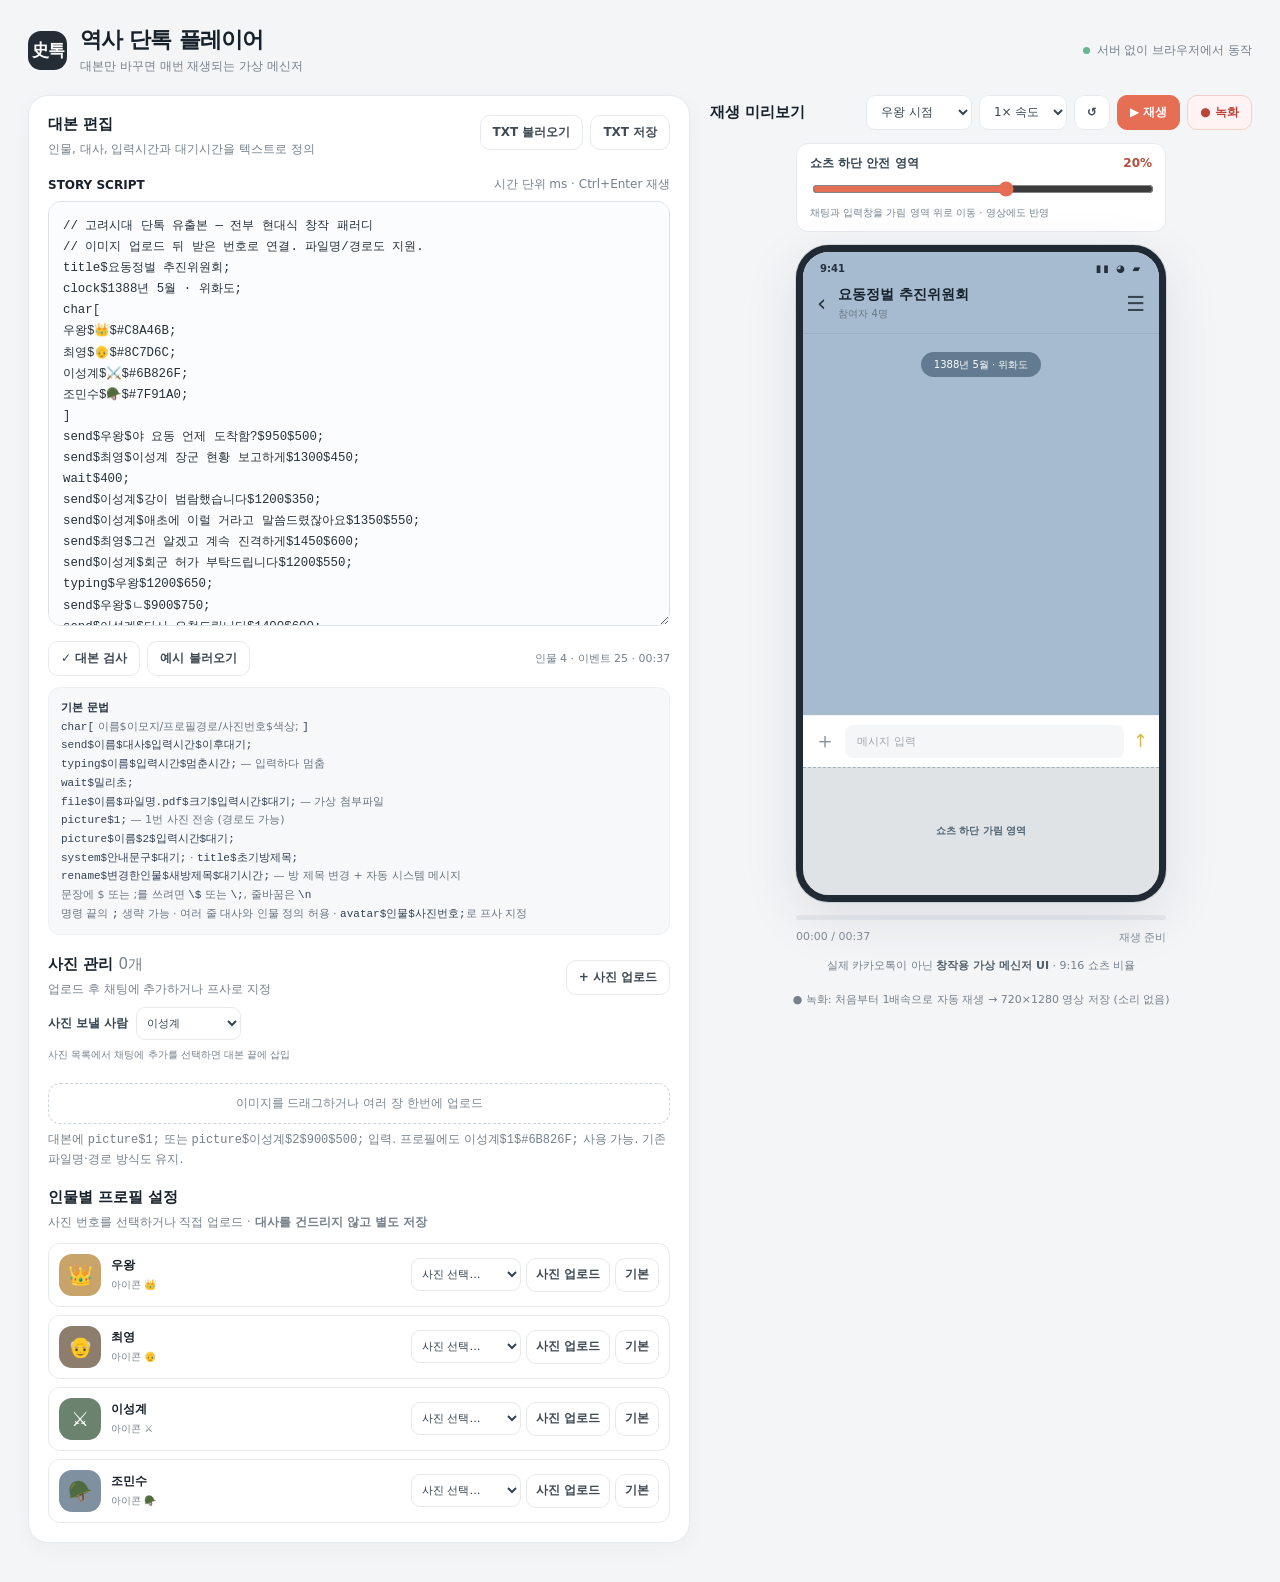
==== commit 6fd337c1: "feat: easy photo picker and forgiving story line breaks" ====
--- a/index.html
+++ b/index.html
@@ -7,7 +7,7 @@
 <title>역사 단톡 플레이어 · StoryChat</title>
 <style>
 :root{--bg:#f4f5f7;--paper:#fff;--ink:#17212b;--muted:#75808b;--stroke:#e6e9ee;--accent:#e66e54;--accent-dark:#b84d37;--chat:#b6c6d6;--yellow:#ffe36c;--shadow:0 16px 55px rgba(30,41,59,.11);font-family:Pretendard,"Apple SD Gothic Neo","Noto Sans KR",system-ui,-apple-system,sans-serif}
-*{box-sizing:border-box}html,body{margin:0;min-height:100%;background:var(--bg);color:var(--ink)}button,input,textarea,select{font:inherit}button{cursor:pointer}button:disabled{opacity:.44;cursor:default}.app{max-width:1280px;min-height:100vh;margin:auto;padding:26px 28px 40px}.topbar{display:flex;align-items:center;justify-content:space-between;gap:16px;margin-bottom:20px}.brand{display:flex;align-items:center;gap:13px}.logo{height:39px;width:39px;display:grid;place-items:center;background:#242c35;color:#fff;border-radius:13px;font-weight:800;font-size:17px;letter-spacing:-1px}.heading{font-size:22px;line-height:1.25;letter-spacing:-.8px;margin:0;font-weight:800}.subtitle{color:var(--muted);font-size:12px;margin:4px 0 0}.topnote{font-size:12px;color:var(--muted);display:flex;gap:7px;align-items:center}.dot{width:7px;height:7px;background:#67b68f;border-radius:50%}.layout{display:grid;grid-template-columns:minmax(0,1.1fr) minmax(350px,.9fr);gap:20px;align-items:start}.panel{background:var(--paper);border:1px solid var(--stroke);border-radius:20px;padding:19px;box-shadow:0 6px 22px rgba(35,47,61,.035)}.panel-head{display:flex;align-items:flex-start;justify-content:space-between;gap:12px}.sectiontitle{font-size:15px;font-weight:760;margin:0}.helptext{font-size:12px;color:var(--muted);line-height:1.55;margin:6px 0 0}.buttonrow{display:flex;gap:7px;flex-wrap:wrap}.btn{border-radius:10px;min-height:35px;padding:8px 12px;border:1px solid var(--stroke);background:#fff;color:#3e4953;font-size:12px;font-weight:720;display:inline-flex;align-items:center;justify-content:center;gap:6px;white-space:nowrap}.btn:hover{background:#f9fafb}.btn.primary{background:#252e38;border-color:#252e38;color:#fff}.btn.primary:hover{background:#394452}.btn.accent{background:var(--accent);border-color:var(--accent);color:#fff}.btn.accent:hover{background:var(--accent-dark)}.labelrow{display:flex;justify-content:space-between;gap:12px;align-items:center;margin-top:18px;margin-bottom:8px;font-size:12px;font-weight:700}.muted{color:var(--muted);font-weight:500}.editor{width:100%;height:425px;resize:vertical;min-height:230px;border:1px solid #dce1e7;border-radius:13px;background:#fbfcfd;color:#25303a;outline:0;padding:14px;line-height:1.7;font-size:12.4px;tab-size:2;font-family:ui-monospace,SFMono-Regular,Consolas,"Noto Sans Mono",monospace}.editor:focus{border-color:#aeb9c3;box-shadow:0 0 0 3px rgba(92,114,138,.09)}.hint{padding:11px 12px;background:#f7f8fa;border:1px solid #edf0f3;border-radius:12px;margin-top:11px;color:#697581;font-size:11px;line-height:1.7}.hint code{font-size:11px;color:#334155}.hint strong{color:#253241}.errorbox{border-radius:11px;margin-top:10px;padding:10px 12px;font-size:12px;line-height:1.6;white-space:pre-wrap}.errorbox.error{background:#fff1ed;color:#9f3c2c}.errorbox.ok{background:#f0f8f2;color:#2d7346}.asset-title{display:flex;align-items:center;justify-content:space-between;gap:10px;margin-top:20px}.assets{margin-top:11px;display:flex;flex-direction:column;gap:7px}.asset-item{display:flex;align-items:center;gap:9px;border:1px solid var(--stroke);padding:6px 8px;border-radius:10px;min-width:0}.asset-thumb{width:36px;height:36px;border-radius:7px;background:#eef1f4;object-fit:cover;flex-shrink:0}.asset-name{flex:1;min-width:0;overflow:hidden;white-space:nowrap;text-overflow:ellipsis;font-size:12px}.asset-remove{background:transparent;border:0;color:#8a929b;font-size:18px;width:25px;height:28px;border-radius:6px}.asset-remove:hover{background:#f5e7e5;color:#b65e4b}.drop{margin-top:10px;border:1px dashed #cdd5dd;border-radius:12px;padding:11px 13px;color:#7c8791;font-size:12px;text-align:center;transition:.15s}.drop.active{border-color:#e66e54;color:#c0553e;background:#fff5f1}.right{display:flex;flex-direction:column;align-items:center;gap:13px}.view-header{width:100%;display:flex;align-items:center;justify-content:space-between;gap:10px}.controls{display:flex;flex-wrap:wrap;align-items:center;justify-content:center;gap:7px}.speed,.perspective{border:1px solid var(--stroke);border-radius:9px;background:#fff;padding:7px 10px;height:35px;font-size:12px;color:#3a4650;max-width:142px}.phone{height:auto;width:min(100%,370px);aspect-ratio:9/16;border:7px solid #202a34;border-radius:33px;box-shadow:var(--shadow),0 0 0 1px #d8dce1;background:#fff;overflow:hidden;position:relative;display:flex;flex-direction:column;isolation:isolate}.phone-status{height:25px;flex:0 0 25px;background:var(--chat);display:flex;justify-content:space-between;align-items:center;padding:8px 17px 0;font-size:10px;font-weight:750;color:#23303b}.status-icons{letter-spacing:2px;font-size:10px}.chat-header{background:var(--chat);height:57px;flex:0 0 57px;display:flex;align-items:center;padding:7px 14px 9px;gap:12px;border-bottom:1px solid rgba(50,70,90,.1)}.back{font-size:23px;color:#26313b;line-height:1}.chat-title-wrap{min-width:0;flex:1}.chat-title{font-size:14px;font-weight:800;white-space:nowrap;text-overflow:ellipsis;overflow:hidden}.chat-people{font-size:10px;color:#687784;margin-top:3px}.chat-menu{font-size:21px;color:#344451}.chat-scroll{background:var(--chat);flex:1;min-height:0;overflow-y:auto;overscroll-behavior:contain;padding:14px 12px 17px;scrollbar-width:thin;scrollbar-color:#91a7ba transparent}.sceneclock{text-align:center;font-size:10px;color:#fff;background:rgba(53,74,93,.24);width:fit-content;max-width:90%;margin:4px auto 18px;padding:6px 13px;border-radius:15px;line-height:1.3}.message{display:flex;gap:7px;align-items:flex-start;margin:0 0 12px;animation:appear .2s ease-out both}.message.own{flex-direction:row-reverse}.avatar{width:29px;height:29px;border-radius:10px;display:grid;place-items:center;flex-shrink:0;color:#fff;font-size:16px;font-weight:700;overflow:hidden;background:#667a8b}.avatar img{width:100%;height:100%;object-fit:cover}.msg-content{min-width:0;display:flex;flex-direction:column;align-items:flex-start;max-width:min(78%,245px);gap:4px}.own .msg-content{align-items:flex-end}.who{font-size:10px;color:#384b5a;white-space:nowrap;margin:0 0 1px}.bubble{padding:10px 11px;border-radius:3px 12px 12px 12px;box-shadow:0 1px 2px rgba(30,45,62,.07);background:#fff;max-width:100%;font-size:12.6px;line-height:1.53;white-space:pre-wrap;overflow-wrap:anywhere;color:#222e37}.own .bubble{background:var(--yellow);border-radius:12px 3px 12px 12px}.photo-bubble{width:210px;max-width:100%;background:#fff;overflow:hidden;border-radius:3px 12px 12px 12px;box-shadow:0 1px 2px rgba(30,45,62,.07)}.own .photo-bubble{border-radius:12px 3px 12px 12px}.photo-bubble img{width:100%;max-height:280px;object-fit:cover;display:block}.photo-placeholder{width:205px;max-width:100%;height:220px;display:flex;align-items:center;justify-content:center;text-align:center;flex-direction:column;gap:7px;background:linear-gradient(145deg,#e5e9ec,#cbd4db);padding:18px;color:#4c606e;line-height:1.5}.photo-placeholder .ph-icon{font-size:34px}.photo-placeholder .ph-title{font-size:12px;font-weight:750}.photo-placeholder .ph-path{font-size:10px;overflow-wrap:anywhere}.notice{text-align:center;color:#fff;font-size:10px;padding:6px 11px;background:rgba(55,73,89,.23);max-width:90%;width:fit-content;border-radius:15px;margin:10px auto 18px;line-height:1.45;animation:appear .2s ease-out both}.typing-row{display:flex;gap:7px;align-items:center;margin:0 0 12px;animation:appear .2s ease-out both}.typing-row.own{flex-direction:row-reverse}.typing-bubble{background:#fff;box-shadow:0 1px 2px rgba(30,45,62,.08);border-radius:4px 13px 13px 13px;padding:12px 12px;display:flex;gap:4px;align-items:center;height:35px}.typing-row.own .typing-bubble{background:var(--yellow);border-radius:13px 4px 13px 13px}.typing-dot{height:5px;width:5px;border-radius:50%;background:#9aa8b3;animation:blip 1s ease-in-out infinite}.typing-dot:nth-child(2){animation-delay:.15s}.typing-dot:nth-child(3){animation-delay:.3s}.chat-bottom{background:#fff;display:flex;align-items:center;gap:9px;padding:9px 11px;flex:0 0 52px;border-top:1px solid rgba(25,38,51,.05)}.input-plus{font-size:22px;color:#89939b;font-weight:300;line-height:1}.fake-input{background:#f5f6f7;color:#a1a9af;border-radius:8px;font-size:11px;padding:9px 12px;flex:1}.fake-send{color:#d8b945;font-size:18px;line-height:1}.timeline{height:5px;background:#e6e9ee;border-radius:99px;overflow:hidden;margin:0 0 10px}.timeline-fill{height:100%;width:0;background:var(--accent);transition:width .08s linear}.time-row{display:flex;justify-content:space-between;color:#808b97;font-size:11px;font-variant-numeric:tabular-nums}.preview-foot{width:min(100%,370px);font-size:11px;color:var(--muted);line-height:1.5;text-align:center}.preview-foot span{font-weight:700;color:#52606b}.hidden{display:none!important}@keyframes appear{from{opacity:0;transform:translateY(7px)}to{opacity:1;transform:translateY(0)}}@keyframes blip{0%,60%,100%{opacity:.35;transform:translateY(0)}30%{opacity:1;transform:translateY(-3px)}}
+*{box-sizing:border-box}html,body{margin:0;min-height:100%;background:var(--bg);color:var(--ink)}button,input,textarea,select{font:inherit}button{cursor:pointer}button:disabled{opacity:.44;cursor:default}.app{max-width:1280px;min-height:100vh;margin:auto;padding:26px 28px 40px}.topbar{display:flex;align-items:center;justify-content:space-between;gap:16px;margin-bottom:20px}.brand{display:flex;align-items:center;gap:13px}.logo{height:39px;width:39px;display:grid;place-items:center;background:#242c35;color:#fff;border-radius:13px;font-weight:800;font-size:17px;letter-spacing:-1px}.heading{font-size:22px;line-height:1.25;letter-spacing:-.8px;margin:0;font-weight:800}.subtitle{color:var(--muted);font-size:12px;margin:4px 0 0}.topnote{font-size:12px;color:var(--muted);display:flex;gap:7px;align-items:center}.dot{width:7px;height:7px;background:#67b68f;border-radius:50%}.layout{display:grid;grid-template-columns:minmax(0,1.1fr) minmax(350px,.9fr);gap:20px;align-items:start}.panel{background:var(--paper);border:1px solid var(--stroke);border-radius:20px;padding:19px;box-shadow:0 6px 22px rgba(35,47,61,.035)}.panel-head{display:flex;align-items:flex-start;justify-content:space-between;gap:12px}.sectiontitle{font-size:15px;font-weight:760;margin:0}.helptext{font-size:12px;color:var(--muted);line-height:1.55;margin:6px 0 0}.buttonrow{display:flex;gap:7px;flex-wrap:wrap}.btn{border-radius:10px;min-height:35px;padding:8px 12px;border:1px solid var(--stroke);background:#fff;color:#3e4953;font-size:12px;font-weight:720;display:inline-flex;align-items:center;justify-content:center;gap:6px;white-space:nowrap}.btn:hover{background:#f9fafb}.btn.primary{background:#252e38;border-color:#252e38;color:#fff}.btn.primary:hover{background:#394452}.btn.accent{background:var(--accent);border-color:var(--accent);color:#fff}.btn.accent:hover{background:var(--accent-dark)}.labelrow{display:flex;justify-content:space-between;gap:12px;align-items:center;margin-top:18px;margin-bottom:8px;font-size:12px;font-weight:700}.muted{color:var(--muted);font-weight:500}.editor{width:100%;height:425px;resize:vertical;min-height:230px;border:1px solid #dce1e7;border-radius:13px;background:#fbfcfd;color:#25303a;outline:0;padding:14px;line-height:1.7;font-size:12.4px;tab-size:2;font-family:ui-monospace,SFMono-Regular,Consolas,"Noto Sans Mono",monospace}.editor:focus{border-color:#aeb9c3;box-shadow:0 0 0 3px rgba(92,114,138,.09)}.hint{padding:11px 12px;background:#f7f8fa;border:1px solid #edf0f3;border-radius:12px;margin-top:11px;color:#697581;font-size:11px;line-height:1.7}.hint code{font-size:11px;color:#334155}.hint strong{color:#253241}.errorbox{border-radius:11px;margin-top:10px;padding:10px 12px;font-size:12px;line-height:1.6;white-space:pre-wrap}.errorbox.error{background:#fff1ed;color:#9f3c2c}.errorbox.ok{background:#f0f8f2;color:#2d7346}.asset-title{display:flex;align-items:center;justify-content:space-between;gap:10px;margin-top:20px}.assets{margin-top:11px;display:flex;flex-direction:column;gap:7px}.asset-item{display:flex;align-items:center;gap:9px;border:1px solid var(--stroke);padding:9px;border-radius:12px;min-width:0;flex-wrap:wrap}.asset-thumb{width:56px;height:56px;border-radius:9px;background:#eef1f4;object-fit:cover;flex-shrink:0}.asset-name{flex:1;min-width:0;overflow:hidden;white-space:nowrap;text-overflow:ellipsis;font-size:12px}.asset-remove{background:transparent;border:0;color:#8a929b;font-size:18px;width:25px;height:28px;border-radius:6px}.asset-remove:hover{background:#f5e7e5;color:#b65e4b}.drop{margin-top:10px;border:1px dashed #cdd5dd;border-radius:12px;padding:11px 13px;color:#7c8791;font-size:12px;text-align:center;transition:.15s}.drop.active{border-color:#e66e54;color:#c0553e;background:#fff5f1}.right{display:flex;flex-direction:column;align-items:center;gap:13px}.view-header{width:100%;display:flex;align-items:center;justify-content:space-between;gap:10px}.controls{display:flex;flex-wrap:wrap;align-items:center;justify-content:center;gap:7px}.speed,.perspective{border:1px solid var(--stroke);border-radius:9px;background:#fff;padding:7px 10px;height:35px;font-size:12px;color:#3a4650;max-width:142px}.phone{height:auto;width:min(100%,370px);aspect-ratio:9/16;border:7px solid #202a34;border-radius:33px;box-shadow:var(--shadow),0 0 0 1px #d8dce1;background:#fff;overflow:hidden;position:relative;display:flex;flex-direction:column;isolation:isolate}.phone-status{height:25px;flex:0 0 25px;background:var(--chat);display:flex;justify-content:space-between;align-items:center;padding:8px 17px 0;font-size:10px;font-weight:750;color:#23303b}.status-icons{letter-spacing:2px;font-size:10px}.chat-header{background:var(--chat);height:57px;flex:0 0 57px;display:flex;align-items:center;padding:7px 14px 9px;gap:12px;border-bottom:1px solid rgba(50,70,90,.1)}.back{font-size:23px;color:#26313b;line-height:1}.chat-title-wrap{min-width:0;flex:1}.chat-title{font-size:14px;font-weight:800;white-space:nowrap;text-overflow:ellipsis;overflow:hidden}.chat-people{font-size:10px;color:#687784;margin-top:3px}.chat-menu{font-size:21px;color:#344451}.chat-scroll{background:var(--chat);flex:1;min-height:0;overflow-y:auto;overscroll-behavior:contain;padding:14px 12px 17px;scrollbar-width:thin;scrollbar-color:#91a7ba transparent}.sceneclock{text-align:center;font-size:10px;color:#fff;background:rgba(53,74,93,.24);width:fit-content;max-width:90%;margin:4px auto 18px;padding:6px 13px;border-radius:15px;line-height:1.3}.message{display:flex;gap:7px;align-items:flex-start;margin:0 0 12px;animation:appear .2s ease-out both}.message.own{flex-direction:row-reverse}.avatar{width:29px;height:29px;border-radius:10px;display:grid;place-items:center;flex-shrink:0;color:#fff;font-size:16px;font-weight:700;overflow:hidden;background:#667a8b}.avatar img{width:100%;height:100%;object-fit:cover}.msg-content{min-width:0;display:flex;flex-direction:column;align-items:flex-start;max-width:min(78%,245px);gap:4px}.own .msg-content{align-items:flex-end}.who{font-size:10px;color:#384b5a;white-space:nowrap;margin:0 0 1px}.bubble{padding:10px 11px;border-radius:3px 12px 12px 12px;box-shadow:0 1px 2px rgba(30,45,62,.07);background:#fff;max-width:100%;font-size:12.6px;line-height:1.53;white-space:pre-wrap;overflow-wrap:anywhere;color:#222e37}.own .bubble{background:var(--yellow);border-radius:12px 3px 12px 12px}.photo-bubble{width:210px;max-width:100%;background:#fff;overflow:hidden;border-radius:3px 12px 12px 12px;box-shadow:0 1px 2px rgba(30,45,62,.07)}.own .photo-bubble{border-radius:12px 3px 12px 12px}.photo-bubble img{width:100%;max-height:280px;object-fit:cover;display:block}.photo-placeholder{width:205px;max-width:100%;height:220px;display:flex;align-items:center;justify-content:center;text-align:center;flex-direction:column;gap:7px;background:linear-gradient(145deg,#e5e9ec,#cbd4db);padding:18px;color:#4c606e;line-height:1.5}.photo-placeholder .ph-icon{font-size:34px}.photo-placeholder .ph-title{font-size:12px;font-weight:750}.photo-placeholder .ph-path{font-size:10px;overflow-wrap:anywhere}.notice{text-align:center;color:#fff;font-size:10px;padding:6px 11px;background:rgba(55,73,89,.23);max-width:90%;width:fit-content;border-radius:15px;margin:10px auto 18px;line-height:1.45;animation:appear .2s ease-out both}.typing-row{display:flex;gap:7px;align-items:center;margin:0 0 12px;animation:appear .2s ease-out both}.typing-row.own{flex-direction:row-reverse}.typing-bubble{background:#fff;box-shadow:0 1px 2px rgba(30,45,62,.08);border-radius:4px 13px 13px 13px;padding:12px 12px;display:flex;gap:4px;align-items:center;height:35px}.typing-row.own .typing-bubble{background:var(--yellow);border-radius:13px 4px 13px 13px}.typing-dot{height:5px;width:5px;border-radius:50%;background:#9aa8b3;animation:blip 1s ease-in-out infinite}.typing-dot:nth-child(2){animation-delay:.15s}.typing-dot:nth-child(3){animation-delay:.3s}.chat-bottom{background:#fff;display:flex;align-items:center;gap:9px;padding:9px 11px;flex:0 0 52px;border-top:1px solid rgba(25,38,51,.05)}.input-plus{font-size:22px;color:#89939b;font-weight:300;line-height:1}.fake-input{background:#f5f6f7;color:#a1a9af;border-radius:8px;font-size:11px;padding:9px 12px;flex:1}.fake-send{color:#d8b945;font-size:18px;line-height:1}.timeline{height:5px;background:#e6e9ee;border-radius:99px;overflow:hidden;margin:0 0 10px}.timeline-fill{height:100%;width:0;background:var(--accent);transition:width .08s linear}.time-row{display:flex;justify-content:space-between;color:#808b97;font-size:11px;font-variant-numeric:tabular-nums}.preview-foot{width:min(100%,370px);font-size:11px;color:var(--muted);line-height:1.5;text-align:center}.preview-foot span{font-weight:700;color:#52606b}.hidden{display:none!important}@keyframes appear{from{opacity:0;transform:translateY(7px)}to{opacity:1;transform:translateY(0)}}@keyframes blip{0%,60%,100%{opacity:.35;transform:translateY(0)}30%{opacity:1;transform:translateY(-3px)}}
 @media(max-width:900px){.app{padding:20px 14px 35px}.layout{grid-template-columns:1fr}.right{order:-1}.phone{width:min(100%,350px)}.right .view-header{justify-content:center;flex-wrap:wrap}.topnote{display:none}.editor{height:320px}.panel{padding:15px}.heading{font-size:20px}}@media(max-width:420px){.app{padding:14px 10px 28px}.phone{width:min(100%,328px)}.controls{gap:5px}.btn{padding:8px 9px}.perspective{max-width:115px}.panel-head{flex-wrap:wrap}}
 @media(prefers-reduced-motion:reduce){.message,.notice,.typing-row{animation:none}.typing-dot{animation:none}.timeline-fill{transition:none}}
 /* Fictional attached files are display-only; no file needs to be uploaded. */
@@ -50,6 +50,7 @@
 .who{font-weight:700;color:#253e51}
 .sceneclock,.notice{background:rgba(27,53,76,.48)}
 @keyframes messageIn{0%{opacity:0;transform:translateY(11px) scale(.985)}60%{opacity:1}100%{opacity:1;transform:translateY(0) scale(1)}}
+.message.no-animate{animation:none}
 @media(prefers-reduced-motion:reduce){.message{animation:none}}
 /* Adjustable Shorts bottom-safe region. The translucent preview guide is never drawn in recording. */
 .safe-controls{width:min(100%,370px);display:grid;gap:7px;padding:11px 13px;background:#fff;border:1px solid var(--stroke);border-radius:12px}
@@ -62,6 +63,10 @@
 .shorts-safe-area::after{content:'쇼츠 하단 가림 영역';white-space:nowrap}
 .phone[style*="--shorts-safe-bottom: 0%"] .shorts-safe-area{border:0}
 @media(max-width:420px){.safe-controls{width:min(100%,328px)}}
+.picture-sender{display:flex;gap:8px;align-items:center;flex-wrap:wrap;margin:8px 0 4px;font-size:12px;color:#344451}
+.picture-sender label{font-weight:700}.picture-sender select{max-width:160px;min-width:105px}.picture-sender small{width:100%;color:var(--muted);font-size:10px}
+.asset-actions{display:flex;align-items:center;flex-wrap:wrap;gap:6px;width:100%}
+.asset-actions .profile-select{flex:1;min-width:126px;max-width:100%}
 </style>
 </head>
 <body>
@@ -77,11 +82,11 @@
       <textarea id="editor" class="editor" spellcheck="false" aria-label="시나리오 대본"></textarea>
       <div class="buttonrow" style="margin-top:11px"><button id="validateBtn" class="btn" type="button">✓ 대본 검사</button><button id="sampleBtn" class="btn" type="button">예시 불러오기</button><span style="margin:auto 0 auto auto;color:var(--muted);font-size:11px" id="scriptStats">—</span></div>
       <div id="validation" class="errorbox hidden" role="status"></div>
-      <div class="hint"><strong>기본 문법</strong><br><code>char[</code> 이름$이모지/프로필경로/사진번호$색상; <code>]</code><br><code>send$이름$대사$입력시간$이후대기;</code><br><code>typing$이름$입력시간$멈춘시간;</code> — 입력하다 멈춤<br><code>wait$밀리초;</code><br><code>file$이름$파일명.pdf$크기$입력시간$대기;</code> — 가상 첨부파일<br><code>picture$1;</code> — 1번 사진 전송 (경로도 가능)<br><code>picture$이름$2$입력시간$대기;</code><br><code>system$안내문구$대기;</code> · <code>title$초기방제목;</code><br><code>rename$변경한인물$새방제목$대기시간;</code> — 방 제목 변경 + 자동 시스템 메시지<br>문장에 $ 또는 ;를 쓰려면 <code>\$</code> 또는 <code>\;</code>, 줄바꿈은 <code>\n</code><br>명령 끝의 <code>;</code>는 생략 가능 · 긴 대사는 여러 줄로 작성 가능 · 빠진 인물은 자동 등록</div>
-      <div class="asset-title"><div><h2 class="sectiontitle">이미지 연결 <span id="assetCount" class="muted">0개</span></h2><p class="helptext">이미지 업로드 시 <b>1번, 2번</b> 고유 번호 부여 · 브라우저에 저장</p></div><button class="btn" id="assetAddBtn" type="button">+ 이미지 추가</button></div>
+      <div class="hint"><strong>기본 문법</strong><br><code>char[</code> 이름$이모지/프로필경로/사진번호$색상; <code>]</code><br><code>send$이름$대사$입력시간$이후대기;</code><br><code>typing$이름$입력시간$멈춘시간;</code> — 입력하다 멈춤<br><code>wait$밀리초;</code><br><code>file$이름$파일명.pdf$크기$입력시간$대기;</code> — 가상 첨부파일<br><code>picture$1;</code> — 1번 사진 전송 (경로도 가능)<br><code>picture$이름$2$입력시간$대기;</code><br><code>system$안내문구$대기;</code> · <code>title$초기방제목;</code><br><code>rename$변경한인물$새방제목$대기시간;</code> — 방 제목 변경 + 자동 시스템 메시지<br>문장에 $ 또는 ;를 쓰려면 <code>\$</code> 또는 <code>\;</code>, 줄바꿈은 <code>\n</code><br>명령 끝의 <code>;</code> 생략 가능 · 여러 줄 대사와 인물 정의 허용 · <code>avatar$인물$사진번호;</code>로 프사 지정</div>
+      <div class="asset-title"><div><h2 class="sectiontitle">사진 관리 <span id="assetCount" class="muted">0개</span></h2><p class="helptext">업로드 후 채팅에 추가하거나 프사로 지정</p></div><button class="btn" id="assetAddBtn" type="button">+ 사진 업로드</button></div><div class="picture-sender"><label for="pictureWho">사진 보낼 사람</label><select id="pictureWho" class="profile-select"></select><small>사진 목록에서 채팅에 추가를 선택하면 대본 끝에 삽입</small></div>
       <div id="assetList" class="assets"></div><div id="dropZone" class="drop">이미지를 드래그하거나 여러 장 한번에 업로드</div>
       <p class="helptext">대본에 <code>picture$1;</code> 또는 <code>picture$이성계$2$900$500;</code> 입력. 프로필에도 <code>이성계$1$#6B826F;</code> 사용 가능. 기존 파일명·경로 방식도 유지.</p>
-      <div class="asset-title"><div><h2 class="sectiontitle">인물별 프로필 설정</h2><p class="helptext">사진 번호를 선택하거나 직접 업로드 · <b>char[] 대본에 자동 반영</b></p></div></div>
+      <div class="asset-title"><div><h2 class="sectiontitle">인물별 프로필 설정</h2><p class="helptext">사진 번호를 선택하거나 직접 업로드 · <b>대사를 건드리지 않고 별도 저장</b></p></div></div>
       <div class="character-list" id="characterList" aria-label="인물 프로필 설정"></div>
     </section>
     <section class="right" aria-label="메신저 미리보기">
@@ -197,39 +202,51 @@
 }
 function normalizeStoryLines(text){
  const lines=String(text).replace(/^\uFEFF/,'').replace(/\r\n?/g,'\n').split('\n');
- const entries=[],isCommand=/^(?:title|clock|rename|wait|typing|send|picture|file|system)(?=\s*\$|\s*$)/;
- let inChars=false,pending='',startLine=0;
+ const entries=[],isCommand=/^(?:title|clock|rename|avatar|profile|wait|typing|send|picture|file|system)(?=\s*\$|\s*$)/;
+ let inChars=false,pending='',startLine=0,charPending='',charLine=0;
  function flush(){
   const value=pending.trim().replace(/\s*\n\s*(?=\$)/g,'');
   if(value)entries.push({text:value+';',line:startLine});
   pending='';
  }
+ function flushChar(){
+  const value=charPending.trim().replace(/\s*\n\s*/g,'');
+  if(value)entries.push({text:value+';',line:charLine});
+  charPending='';
+ }
+ function charPart(part,n){
+  const chunk=part.text.trim();if(!chunk||chunk.startsWith('//'))return;
+  if(charPending){
+   const old=charPending.trimEnd(),fields=splitFields(old.replace(/\s*\n\s*/g,'')).length;
+   const starts=/^[^$\s][^$]*\s*\$/.test(chunk);
+   const continues=chunk.startsWith('$')||old.endsWith('$')||(!starts&&fields<3);
+   if(!continues&&fields>=2)flushChar();
+  }
+  if(!charPending)charLine=n;charPending+=chunk;
+  if(part.closed)flushChar();
+ }
  for(let i=0;i<lines.length;i++){
-  const lineNo=i+1,trimmed=lines[i].trim();
-  if(!trimmed){if(pending)pending+='\n';continue}
-  if(trimmed.startsWith('//'))continue;
-  if(/^char\s*\[$/.test(trimmed)){flush();entries.push({text:'char[',line:lineNo});inChars=true;continue}
+  const line=lines[i].trim(),n=i+1;
+  if(!line){if(pending)pending+='\n';continue}
+  if(line.startsWith('//'))continue;
+  if(!inChars&&/^char\s*\[$/.test(line)){flush();entries.push({text:'char[',line:n});inChars=true;continue}
   if(inChars){
-   if(/^\]\s*;?$/.test(trimmed)){entries.push({text:']',line:lineNo});inChars=false;continue}
-   for(const part of splitStoryFragments(trimmed)){
-    if(part.text&&!part.text.startsWith('//'))entries.push({text:part.text+(part.closed?';':''),line:lineNo});
-   }
+   if(/^\]\s*;?$/.test(line)){flushChar();entries.push({text:']',line:n});inChars=false;continue}
+   for(const part of splitStoryFragments(line))charPart(part,n);
    continue;
   }
-  for(const part of splitStoryFragments(trimmed)){
-   const chunk=part.text;
-   if(!chunk||chunk.startsWith('//'))continue;
-   if(isCommand.test(chunk)){flush();pending=chunk;startLine=lineNo}
+  for(const part of splitStoryFragments(line)){
+   const chunk=part.text;if(!chunk||chunk.startsWith('//'))continue;
+   if(isCommand.test(chunk)){flush();pending=chunk;startLine=n}
    else if(pending)pending+='\n'+chunk;
-   else{entries.push({text:chunk+(part.closed?';':''),line:lineNo});continue}
+   else{entries.push({text:chunk+(part.closed?';':''),line:n});continue}
    if(part.closed)flush();
   }
  }
- flush();
- return entries;
+ if(inChars)flushChar();flush();return entries;
 }
 function compile(text){
- const chars=new Map(), events=[], inferred=new Set();let title='단톡방',clock='오늘',inChars=false,lastSender=null;
+ const chars=new Map(), events=[], inferred=new Set(),avatarOverrides=new Map();let title='단톡방',clock='오늘',inChars=false,lastSender=null;
  const ensureCharacter=name=>{
   const who=String(name||'').trim();
   if(!who)throw Error('인물 이름이 비어 있음');
@@ -257,6 +274,10 @@
   const f=splitFields(s.slice(0,-1));const op=f[0].trim();
   if(op==='title'){if(!f[1])throw Error(`${line}행: 방 제목이 없음`);title=f.slice(1).join('$');continue}
   if(op==='clock'){clock=f.slice(1).join('$')||'오늘';continue}
+  if(op==='avatar'||op==='profile'){
+   if(f.length!==3||!f[1]?.trim()||!f[2]?.trim())throw Error(`${line}행: avatar$인물$사진번호; 형식이어야 함`);
+   avatarOverrides.set(f[1].trim(),f[2].trim());continue;
+  }
   if(op==='rename'){
    if(f.length<3||f.length>4)throw Error(`${line}행: rename$인물이름$새방제목$대기시간; 형식이어야 함`);
    const who=f[1].trim(), newTitle=f[2].trim();
@@ -318,6 +339,7 @@
   throw Error(`${line}행: 알 수 없는 명령 '${op}'`);
  }
  if(inChars)throw Error('char[ 블록을 ]로 닫아야 함');
+ for(const [who,ref] of avatarOverrides){ensureCharacter(who);chars.get(who).avatar=ref}
  if(!chars.size)throw Error('char[ ] 안에 최소 한 명을 정의해야 함');
  if(!events.length)throw Error('재생할 명령이 없음');
  const duration=events.reduce((sum,e)=>sum+(e.kind==='wait'?e.duration:(e.kind==='system'||e.kind==='rename')?e.after:e.typing+e.after),0);
@@ -327,13 +349,28 @@
 function report(text,isError=false){feedback.textContent=text;feedback.className='errorbox '+(isError?'error':'ok')}
 function hideReport(){feedback.className='errorbox hidden'}
 function syncPerspective(data){const sel=$('perspective');const previous=sel.value;sel.replaceChildren(new Option('관전자 시점',''));for(const name of data.chars.keys())sel.add(new Option(name+' 시점',name));if([...data.chars.keys()].includes(previous))sel.value=previous;else if(data.chars.has('우왕'))sel.value='우왕';}
+function syncPictureSender(data){
+ const select=$('pictureWho'),old=select.value;
+ select.replaceChildren();
+ for(const who of data.chars.keys())select.add(new Option(who,who));
+ if(data.chars.has(old))select.value=old;
+ else if(data.chars.has('이성계'))select.value='이성계';
+}
+function appendPictureFromPicker(id){
+ if(isRunning||recordState){report('재생이나 녹화를 중지한 뒤 사진을 추가해 주세요',true);return}
+ const who=$('pictureWho').value;
+ if(!who){report('사진을 보낼 인물을 선택해 주세요',true);return}
+ const draft=editor.value.replace(/\s+$/,'')+'\n'+`picture$${escapeStoryField(who)}$${id};`;
+ try{compile(draft)}catch(e){report('현재 대본에 오류가 있어 사진 삽입을 중단함: '+e.message,true);return}
+ editor.value=draft;storeScript();refreshEditedScript();report(who+'님이 '+id+'번 사진 전송하도록 추가됨');
+}
 function prepare({showSuccess=false}={}){
  try{
   const data=compile(editor.value);const prev=compiled;compiled=data;totalMs=data.duration;
-  syncPerspective(data);
+  syncPerspective(data);syncPictureSender(data);
   liveRoomTitle=data.title;$('chatTitle').textContent=liveRoomTitle;$('chatPeople').textContent=`참여자 ${data.chars.size}명`;$('sceneClock').textContent=data.clock;
   $('scriptStats').textContent=`인물 ${data.chars.size} · 이벤트 ${data.events.length} · ${formatTime(data.duration)}`;
-  renderCharacters(data);
+  renderCharacters(data);renderAssets();
   const note=data.inferred.length?` · 자동 등록: ${data.inferred.join(', ')}`:'';
   if(showSuccess||note)report(`문법 정상 · 인물 ${data.chars.size}명 · 이벤트 ${data.events.length}개${note}`);
   else hideReport();return data;
@@ -471,38 +508,97 @@
  return added
 }
 async function removeAsset(name){if(recordState)return;const a=assets.get(name);if(a)URL.revokeObjectURL(a.url);assets.delete(name);recordImageCache.clear();await dbRequest('readwrite',store=>store.delete(name));renderAssets();renderCharacters(compiled)}
-function renderAssets(){const host=$('assetList');host.replaceChildren();$('assetCount').textContent=assets.size+'개';for(const [name,entry] of [...assets].sort((a,b)=>a[1].id-b[1].id)){
- const row=element('div','asset-item'),img=element('img','asset-thumb');img.src=entry.url;img.alt='';const id=element('span','asset-id',`${entry.id}번`),label=element('span','asset-name',name);
- const use=element('button','btn asset-use','문법 복사');use.type='button';use.title=`picture$${entry.id}; 복사`;use.addEventListener('click',async()=>{const snippet=`picture$${entry.id};`;try{await navigator.clipboard.writeText(snippet);report(`${snippet} 복사됨`)}catch(_){editor.setRangeText(snippet,editor.selectionStart,editor.selectionEnd,'end');storeScript();report(`${snippet} 대본에 삽입됨`)}});
- const del=element('button','asset-remove','×');del.type='button';del.title=`${entry.id}번 이미지 삭제`;del.disabled=!!recordState;del.addEventListener('click',()=>removeAsset(name));row.append(img,id,label,use,del);host.append(row)
-}}
+function renderAssets(){
+ const host=$('assetList');host.replaceChildren();$('assetCount').textContent=assets.size+'개';
+ for(const [name,entry] of [...assets].sort((a,b)=>a[1].id-b[1].id)){
+  const row=element('div','asset-item'),img=element('img','asset-thumb');img.src=entry.url;img.alt=name;
+  const id=element('span','asset-id',`${entry.id}번`),label=element('span','asset-name',name);
+  const del=element('button','asset-remove','×');del.type='button';del.title=`${entry.id}번 이미지 삭제`;del.disabled=!!recordState;
+  del.addEventListener('click',()=>removeAsset(name));row.append(img,id,label,del);
+  const actions=element('div','asset-actions'),insert=element('button','btn','채팅에 추가');
+  insert.type='button';insert.disabled=!!recordState;
+  insert.addEventListener('click',()=>appendPictureFromPicker(entry.id));
+  const sel=element('select','profile-select');sel.setAttribute('aria-label',`${entry.id}번 사진을 프사로 지정`);
+  sel.add(new Option('프사로 지정…',''));
+  for(const person of (compiled?.chars.keys()||[]))sel.add(new Option(person,person));
+  sel.disabled=!!recordState;
+  sel.addEventListener('change',()=>{
+   if(!sel.value)return;
+   const who=sel.value;
+   try{updateCharacterAvatar(who,String(entry.id));report(`${who}님의 프사를 ${entry.id}번 사진으로 변경함`)}
+   catch(e){report(e.message,true)}
+  });
+  actions.append(insert,sel);row.append(actions);host.append(row);
+ }
+}
 // Profile edits are embedded in char[] so exported TXT keeps the user's choices.
 function escapeStoryField(v){return String(v).replaceAll('\\','\\\\').replaceAll('$','\\$').replaceAll(';','\\;').replaceAll('\n','\\n')}
+// Apply a profile change to one char[] entry without rewriting adjacent
+// entries, messages, or formatting. The script remains the source of truth.
+function patchCharacterAvatar(script,who,avatar){
+ // Store an independent directive; never rewrite the char[] block or dialogue.
+ const lines=String(script).replace(/\r\n?/g,'\n').split('\n');
+ const cleaned=lines.filter(line=>{
+  if(!/^\s*(?:avatar|profile)\s*\$/.test(line))return true;
+  const f=splitFields(line.trim().replace(/;\s*$/,''));
+  return f[1]?.trim()!==who;
+ });
+ while(cleaned.length&&!cleaned[cleaned.length-1].trim())cleaned.pop();
+ cleaned.push(`avatar$${escapeStoryField(who)}$${escapeStoryField(avatar)};`);
+ return cleaned.join('\n');
+}
+function refreshVisibleMessages(data,visibleCount){
+ // Rebuild only already-visible messages; preserve media and dialogue positions
+ // without advancing the playback or resetting the editor.
+ if(!visibleCount)return;
+ const previousTitle=liveRoomTitle,previousTyping=recordTypingWho;
+ const timeline=[];
+ for(const e of data.events){
+  if(e.kind==='system')timeline.push({kind:'system',text:e.text});
+  else if(e.kind==='rename')timeline.push({kind:'rename',who:e.who,title:e.title});
+  else if(e.kind==='send'||e.kind==='picture'||e.kind==='file')timeline.push(e);
+  if(timeline.length>=visibleCount)break;
+ }
+ messages.replaceChildren();recordVisualMessages.length=0;
+ liveRoomTitle=data.title;
+ for(const e of timeline){
+  if(e.kind==='system')showNotice(e.text);
+  else if(e.kind==='rename'){liveRoomTitle=e.title;showNotice(`${e.who}님이 채팅방 이름을 ‘${e.title}’로 변경했습니다`)}
+  else showMessage(e);
+  const last=messages.lastElementChild;
+  if(last?.classList?.contains('message'))last.classList.add('no-animate');
+ }
+ $('chatTitle').textContent=timeline.length?liveRoomTitle:previousTitle;
+ if(previousTyping&&isRunning)showTyping(previousTyping);
+}
+function refreshEditedScript(){
+ if(isRunning||recordState)return;
+ const visible=recordVisualMessages.length;
+ let next;
+ try{next=compile(editor.value)}catch(err){report(err.message,true);return}
+ prepare();
+ refreshVisibleMessages(next,visible);
+ // The previous total duration might differ; keep the position valid.
+ currentMs=Math.min(currentMs,next.duration);
+ updateTimeline();
+}
 function updateCharacterAvatar(who,avatar){
- if(recordState)return false;
- const data=compile(editor.value);
- if(!data.chars.has(who))throw Error(`대본에서 '${who}' 인물을 찾지 못함`);
- const lines=editor.value.replace(/\r/g,'').split('\n');let inBlock=false,changed=false;
- for(let i=0;i<lines.length;i++){
-  const raw=lines[i],trimmed=raw.trim();
-  if(/^char\s*\[$/.test(trimmed)){inBlock=true;continue}
-  if(inBlock&&(trimmed===']'||trimmed==='];')){inBlock=false;continue}
-  if(!inBlock||!trimmed||trimmed.startsWith('//'))continue;
-  const fields=splitFields(trimmed.replace(/;$/,'')).map(x=>x.trim());
-  if(fields[0]!==who)continue;
-  const prefix=raw.slice(0,raw.length-raw.trimStart().length);
-  lines[i]=prefix+`${escapeStoryField(who)}$${escapeStoryField(avatar)}$${fields[2]||'#718390'};`;
-  changed=true;break;
- }
- if(!changed){
-  // A sender omitted from char[] was auto-created; persist their profile
-  // by inserting an explicit character entry when they choose an avatar.
-  const definition=`${escapeStoryField(who)}$${escapeStoryField(avatar)}$#718390;`;
-  const blockStart=lines.findIndex(raw=>/^char\s*\[$/.test(raw.trim()));
-  if(blockStart>=0)lines.splice(blockStart+1,0,definition);
-  else lines.unshift('char[',definition,']');
- }
- editor.value=lines.join('\n');storeScript();reset();return true;
+ if(recordState)throw Error('녹화 중에는 프로필을 변경할 수 없음');
+ if(isRunning)throw Error('재생을 중지한 뒤 프로필을 변경해 주세요');
+ const before=compile(editor.value);
+ if(!before.chars.has(who))throw Error(`대본에서 '${who}' 인물을 찾지 못함`);
+ const nextScript=patchCharacterAvatar(editor.value,who,avatar);
+ const after=compile(nextScript);
+ // Treat any profile edit that modifies scripted actions as a failure.
+ if(JSON.stringify(before.events)!==JSON.stringify(after.events))throw Error('프사 변경 중 대사가 바뀔 위험이 있어 저장을 취소했음');
+ if([...before.chars.keys()].some(name=>!after.chars.has(name)))throw Error('프사 변경 중 다른 인물이 누락되어 저장을 취소했음');
+ const visible=recordVisualMessages.length;
+ editor.value=nextScript;
+ storeScript();
+ prepare();
+ refreshVisibleMessages(after,visible);
+ updateTimeline();
+ return true;
 }
 let pendingProfileWho=null;
 function renderCharacters(data){
@@ -733,7 +829,7 @@
 $('saveScriptBtn').addEventListener('click',()=>downloadText('history-chat.story.txt',editor.value));
 $('assetAddBtn').addEventListener('click',()=>$('assetFiles').click());$('assetFiles').addEventListener('change',async(e)=>{await addAssets(e.target.files);e.target.value=''});
 const drop=$('dropZone');for(const name of ['dragenter','dragover'])drop.addEventListener(name,e=>{e.preventDefault();drop.classList.add('active')});for(const name of ['dragleave','drop'])drop.addEventListener(name,e=>{e.preventDefault();drop.classList.remove('active')});drop.addEventListener('drop',e=>addAssets(e.dataTransfer.files));
-let editTimer;editor.addEventListener('input',()=>{storeScript();clearTimeout(editTimer);editTimer=setTimeout(()=>{if(!isRunning)reset()},350)});
+let editTimer;editor.addEventListener('input',()=>{storeScript();clearTimeout(editTimer);editTimer=setTimeout(refreshEditedScript,350)});
 document.addEventListener('keydown',e=>{if(e.ctrlKey&&e.key==='Enter'){e.preventDefault();play()} });
 editor.value=loadStored()??SAMPLE;prepare();updateTimeline();loadAllAssets();
 </script>
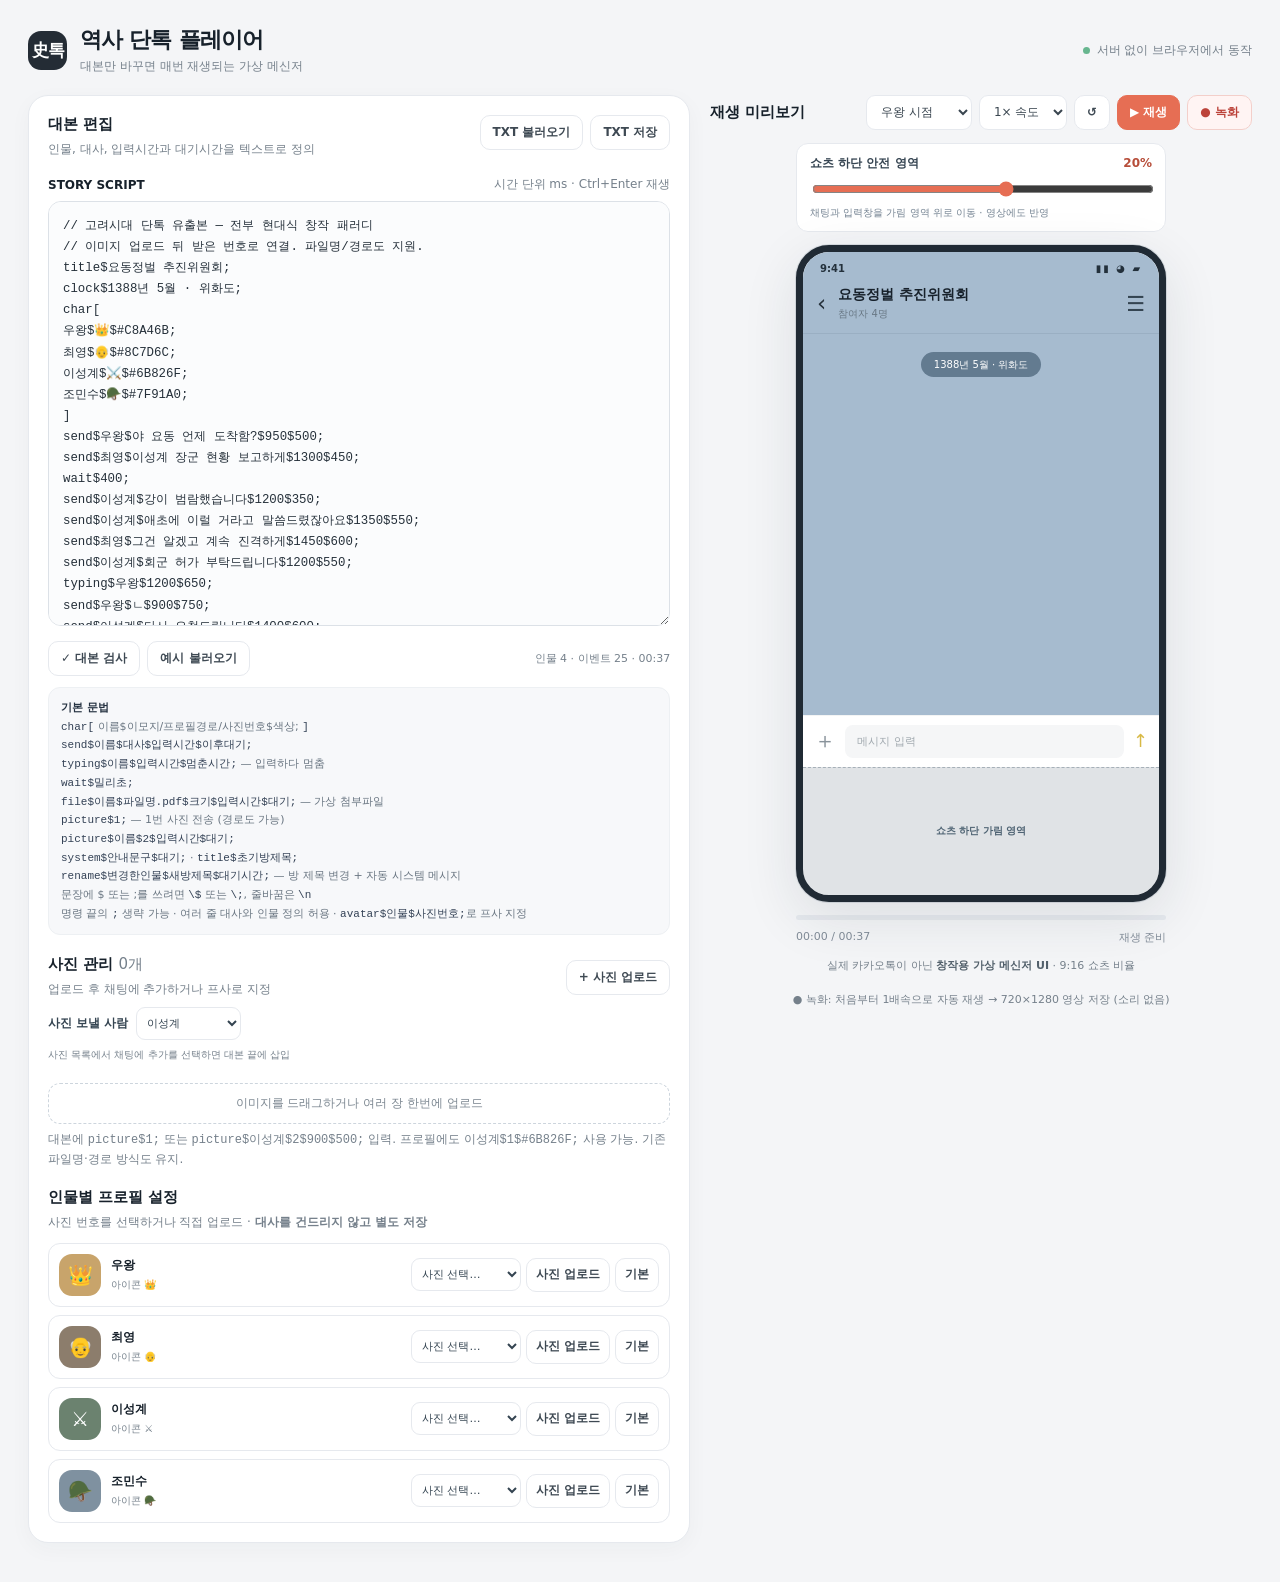
==== commit 51caaa5b: "fix(recording): write WebM duration metadata before download" ====
--- a/index.html
+++ b/index.html
@@ -772,6 +772,103 @@
  $('recordBtn').textContent=active?'■ 녹화 중지':'● 녹화';$('recordBtn').classList.toggle('active',active);
  $('recordCanvas').classList.toggle('visible',active);
 }
+// Chrome MediaRecorder may omit WebM Duration. Patch only Segment Info metadata,
+// without decoding frames or loading the entire recording into JS memory.
+function readEbmlPrefix(bytes,offset){
+ if(offset<0||offset>=bytes.length||!bytes[offset])throw Error('EBML header is missing');
+ let width=1,flag=0x80;
+ while(!(bytes[offset]&flag)){width++;flag>>=1;if(width>8)throw Error('EBML VINT too long')}
+ if(offset+width>bytes.length)throw Error('EBML header is truncated');
+ return {width,flag};
+}
+function readEbmlElement(bytes,offset){
+ const idHead=readEbmlPrefix(bytes,offset);
+ if(idHead.width>4)throw Error('Invalid EBML element ID');
+ let id=0;for(let i=0;i<idHead.width;i++)id=id*256+bytes[offset+i];
+ const pos=offset+idHead.width,szHead=readEbmlPrefix(bytes,pos);
+ let size=BigInt(bytes[pos]&(szHead.flag-1));
+ for(let i=1;i<szHead.width;i++)size=(size<<8n)+BigInt(bytes[pos+i]);
+ const unknown=size===(1n<<BigInt(szHead.width*7))-1n;
+ if(!unknown&&size>BigInt(Number.MAX_SAFE_INTEGER))throw Error('WebM element too large');
+ const dataStart=pos+szHead.width,n=unknown?null:Number(size);
+ return {id,size:n,sizeStart:pos,sizeWidth:szHead.width,dataStart,end:n===null?null:dataStart+n};
+}
+function encodeEbmlSize(size,width){
+ if(!Number.isSafeInteger(size)||size<0)throw Error('Invalid WebM element size');
+ let n=width;
+ while(n<=8&&BigInt(size)>=(1n<<BigInt(7*n))-1n)n++;
+ if(n>8)throw Error('WebM element size overflow');
+ const arr=new Uint8Array(n);let x=BigInt(size);
+ for(let i=n-1;i>=0;i--){arr[i]=Number(x&255n);x>>=8n}
+ arr[0]|=1<<(8-n);return arr;
+}
+async function fixRecordedWebmDuration(blob,durationMs){
+ if(!Number.isFinite(durationMs)||durationMs<=0)return {blob,ok:false,note:'녹화 길이를 측정하지 못함'};
+ try{
+  // The MediaRecorder Info element sits near the beginning of the file.
+  const bytes=new Uint8Array(await blob.slice(0,Math.min(blob.size,1024*1024)).arrayBuffer());
+  let segment=null;
+  for(let p=0;p<bytes.length;){
+   const el=readEbmlElement(bytes,p);
+   if(el.id===0x18538067){segment=el;break}
+   if(el.end===null||el.end<=p||el.end>bytes.length)break;
+   p=el.end;
+  }
+  if(!segment)return {blob,ok:false,note:'WebM Segment 없음'};
+  let info=null,seekHead=false;
+  for(let p=segment.dataStart;p<bytes.length&&p<(segment.end??blob.size);){
+   const el=readEbmlElement(bytes,p);
+   if(el.id===0x114d9b74)seekHead=true;
+   if(el.id===0x1549a966){info=el;break}
+   if(el.end===null||el.end<=p||el.end>bytes.length)break;
+   p=el.end;
+  }
+  if(!info||info.end===null||info.end>bytes.length)return {blob,ok:false,note:'WebM Info 없음'};
+  let scale=1000000,durationElement=null;
+  for(let p=info.dataStart;p<info.end;){
+   const el=readEbmlElement(bytes,p);
+   if(el.end===null||el.end>info.end||el.end<=p)throw Error('Invalid WebM Info size');
+   if(el.id===0x2ad7b1){
+    scale=0;for(let j=el.dataStart;j<el.end;j++)scale=scale*256+bytes[j];
+   }
+   if(el.id===0x4489){
+    durationElement=el;const n=el.end-el.dataStart;
+    if(n===4||n===8){
+     const dv=new DataView(bytes.buffer,bytes.byteOffset,bytes.byteLength);
+     const old=n===4?dv.getFloat32(el.dataStart,false):dv.getFloat64(el.dataStart,false);
+     if(Number.isFinite(old)&&old>0)return {blob,ok:true,note:'기존 길이 정보 유지'};
+    }
+   }
+   p=el.end;
+  }
+  if(!Number.isFinite(scale)||scale<=0)throw Error('Invalid WebM TimestampScale');
+  const ticks=durationMs*1000000/scale;
+  if(!Number.isFinite(ticks)||ticks<=0)throw Error('Invalid WebM Duration');
+  if(durationElement){
+   const width=durationElement.end-durationElement.dataStart;
+   if(width!==4&&width!==8)return {blob,ok:false,note:'지원되지 않는 Duration 필드'};
+   const arr=new Uint8Array(width),dv=new DataView(arr.buffer);
+   if(width===4)dv.setFloat32(0,ticks,false);else dv.setFloat64(0,ticks,false);
+   return {blob:new Blob([blob.slice(0,durationElement.dataStart),arr,blob.slice(durationElement.end)],{type:blob.type}),ok:true,note:'길이 정보 수정'};
+  }
+  // SeekHead stores byte offsets, which could change when Info grows.
+  if(seekHead)return {blob,ok:false,note:'SeekHead가 있어 안전한 수정 불가'};
+  const duration=new Uint8Array(11);
+  duration[0]=0x44;duration[1]=0x89;duration[2]=0x88;
+  new DataView(duration.buffer).setFloat64(3,ticks,false);
+  const newInfoSize=encodeEbmlSize(info.size+duration.length,info.sizeWidth);
+  const growth=duration.length+newInfoSize.length-info.sizeWidth;
+  let pieces;
+  if(segment.size===null)pieces=[blob.slice(0,info.sizeStart)];
+  else{
+   const newSegmentSize=encodeEbmlSize(segment.size+growth,segment.sizeWidth);
+   if(newSegmentSize.length!==segment.sizeWidth)return {blob,ok:false,note:'Segment 크기 필드에 여유 없음'};
+   pieces=[blob.slice(0,segment.sizeStart),newSegmentSize,blob.slice(segment.sizeStart+segment.sizeWidth,info.sizeStart)];
+  }
+  pieces.push(newInfoSize,blob.slice(info.dataStart,info.end),duration,blob.slice(info.end));
+  return {blob:new Blob(pieces,{type:blob.type}),ok:true,note:'길이 정보 추가'};
+ }catch(err){return {blob,ok:false,note:err?.message||'메타데이터 보정 실패'}}
+}
 async function startRecording(){
  if(recordState)return;
  if(!window.MediaRecorder||!recordCanvas.captureStream){report('현재 브라우저는 영상 녹화를 지원하지 않음. 최신 Chrome/Edge에서 실행해 주세요.',true);return}
@@ -787,23 +884,30 @@
   const mimeType=types.find(type=>MediaRecorder.isTypeSupported(type));
   if(!mimeType){stream.getTracks().forEach(t=>t.stop());throw Error('WebM 영상 코덱을 지원하지 않음')}
   const recorder=new MediaRecorder(stream,{mimeType,videoBitsPerSecond:3500000});
-  const state={recorder,stream,chunks:[],failed};recordState=state;
+  const state={recorder,stream,chunks:[],failed,startedAt:0,stoppedAt:null};recordState=state;
   recorder.ondataavailable=e=>{if(e.data&&e.data.size)state.chunks.push(e.data)};
   recorder.onerror=e=>{report('녹화 오류: '+(e.error?.message||'알 수 없는 오류'),true);stopRecording(true)};
-  recorder.onstop=()=>{
-   const blob=new Blob(state.chunks,{type:mimeType});
+  recorder.onstop=async()=>{
+   const rawBlob=new Blob(state.chunks,{type:mimeType});
    state.stream.getTracks().forEach(t=>t.stop());
+   if(state.cancel||rawBlob.size<1000){
+    if(recordState===state)recordState=null;
+    setRecorderControls(false);$('recordBtn').disabled=false;
+    $('recordHelp').textContent='녹화를 저장하지 못했음. 다시 시도해 주세요.';return;
+   }
+   const durationMs=Math.max(1,Math.round((state.stoppedAt??performance.now())-state.startedAt));
+   const fixed=await fixRecordedWebmDuration(rawBlob,durationMs);
+   const blob=fixed.blob;
    if(recordState===state)recordState=null;
-   setRecorderControls(false);
-   $('recordBtn').disabled=false;
-   if(state.cancel||blob.size<1000){$('recordHelp').textContent='녹화를 저장하지 못했음. 다시 시도해 주세요.';return}
+   setRecorderControls(false);$('recordBtn').disabled=false;
    if(lastRecordingUrl)URL.revokeObjectURL(lastRecordingUrl);
    lastRecordingUrl=URL.createObjectURL(blob);
    const link=$('recordDownload');link.href=lastRecordingUrl;link.download=`storychat-${new Date().toISOString().replace(/[:.]/g,'-')}.webm`;link.classList.remove('hidden');
-   link.click();$('recordHelp').textContent=`녹화 완료 · 720×1280 · ${(blob.size/1024/1024).toFixed(1)} MB · 소리 없음`;
+   link.click();$('recordHelp').textContent=`녹화 완료 · 720×1280 · ${(durationMs/1000).toFixed(1)}초 · ${(blob.size/1024/1024).toFixed(1)} MB · ${fixed.ok?'길이 메타데이터 정상':'길이 메타데이터 미확인'} · 소리 없음`;
+   if(!fixed.ok)report(`영상은 저장됐지만 길이 정보 보정이 실패함: ${fixed.note}`,true);
    if(failed.length)report(`영상은 저장됨 · 일부 이미지(${failed.map(missingImageLabel).join(', ')})는 로드하지 못해 대체 그림으로 출력`,true);
   };
-  recorder.start(250);setRecorderControls(true);$('recordBtn').disabled=false;
+  recorder.start(250);state.startedAt=performance.now();setRecorderControls(true);$('recordBtn').disabled=false;
   $('recordHelp').textContent=failed.length?`● 녹화 중 · 이미지 ${failed.length}개 로드 실패 (대체 이미지 표시)`:'● 녹화 중 · 대본 종료 시 자동 저장';
   isRunning=true;isPaused=false;$('phone').classList.remove('paused');
   $('playState').textContent='녹화 중';$('playBtn').textContent='Ⅱ 녹화 중';
@@ -815,6 +919,7 @@
  const state=recordState;if(!state)return;
  if(manual){playGeneration++;isRunning=false;isPaused=true;hideTyping();$('playBtn').textContent='▶ 재생';$('playState').textContent='녹화 중지'}
  if(state.recorder.state!=='inactive'){
+  if(state.stoppedAt===null)state.stoppedAt=performance.now();
   drawRecordCanvas();try{state.recorder.requestData()}catch(_){}
   state.recorder.stop();$('recordHelp').textContent='영상 저장 중…';$('recordBtn').disabled=true;
  }
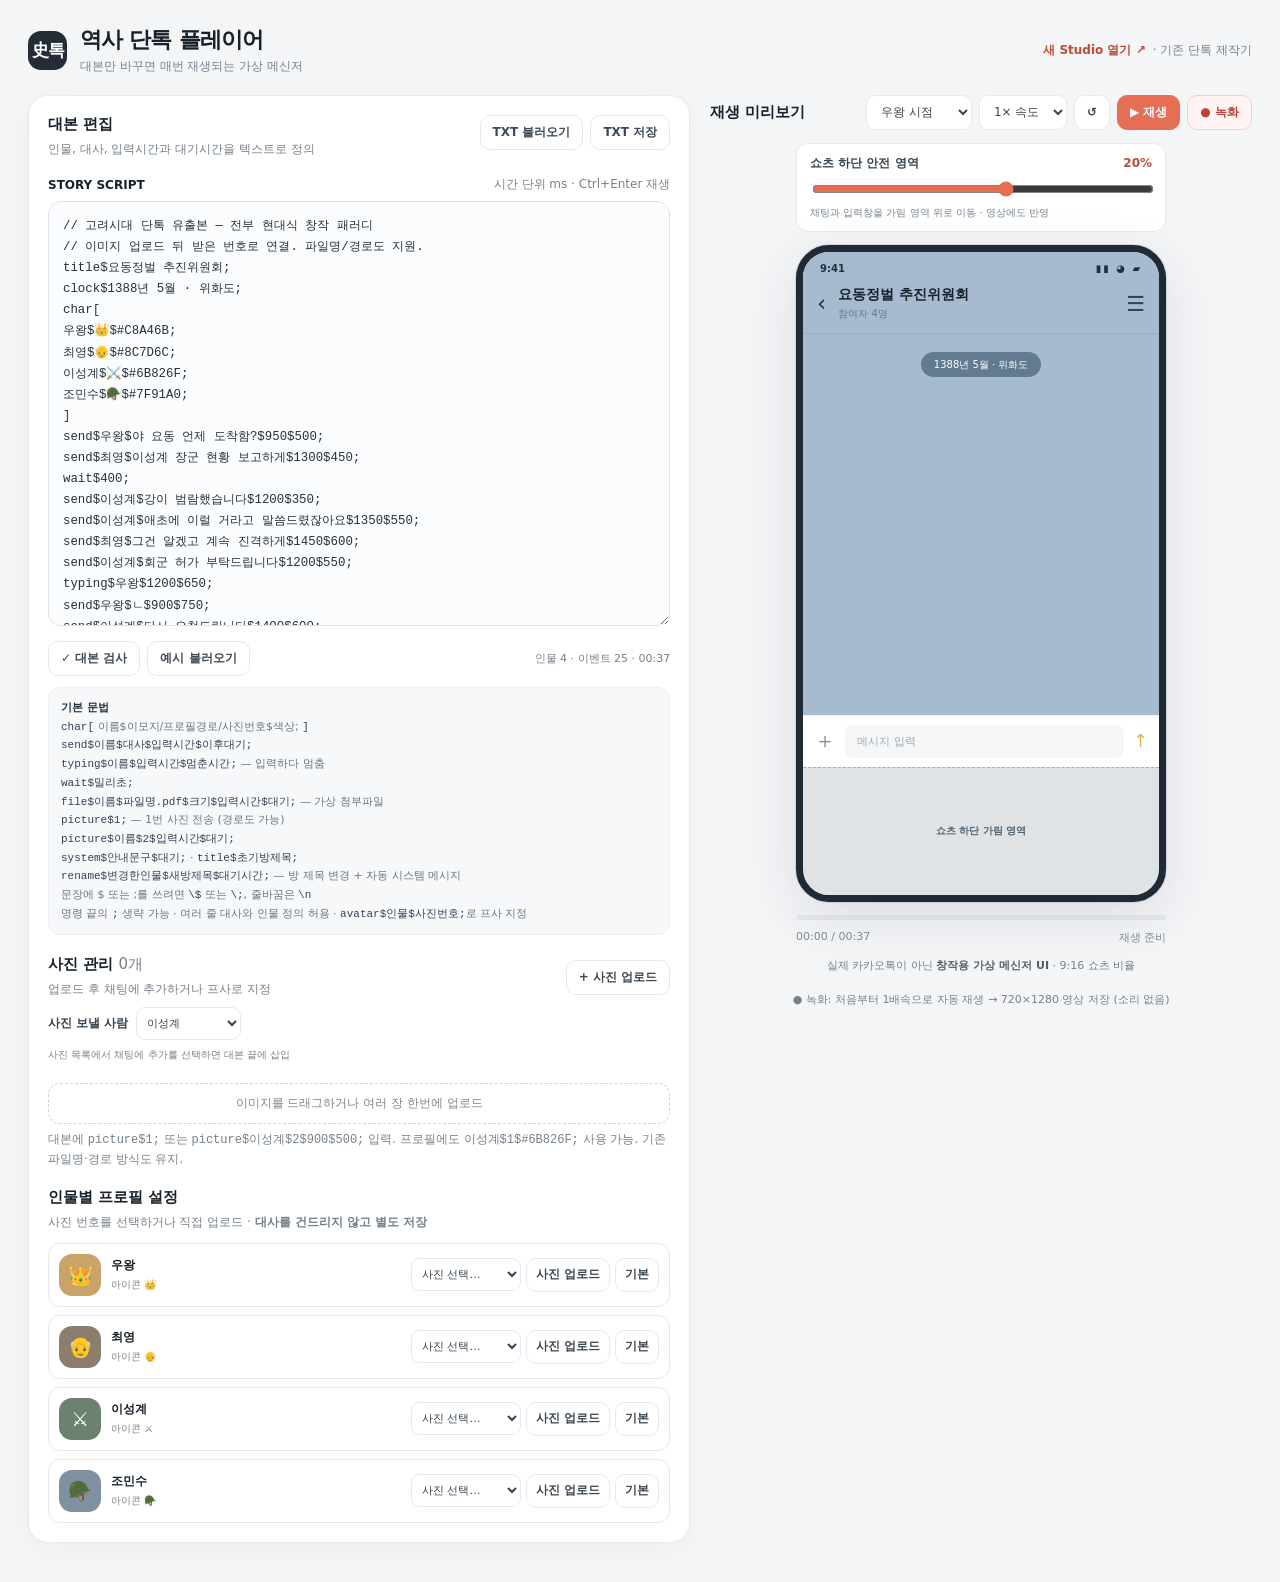
==== commit 5abd5841: "feat: link legacy player to new episode Studio" ====
--- a/index.html
+++ b/index.html
@@ -73,7 +73,7 @@
 <div class="app">
   <header class="topbar">
     <div class="brand"><div class="logo">史톡</div><div><h1 class="heading">역사 단톡 플레이어</h1><p class="subtitle">대본만 바꾸면 매번 재생되는 가상 메신저</p></div></div>
-    <div class="topnote"><span class="dot"></span> 서버 없이 브라우저에서 동작</div>
+    <div class="topnote"><a href="studio.html" style="font-weight:800;text-decoration:none;color:#b84d37">새 Studio 열기 ↗</a> · 기존 단톡 제작기</div>
   </header>
   <main class="layout">
     <section class="panel" aria-label="대본 편집기">
